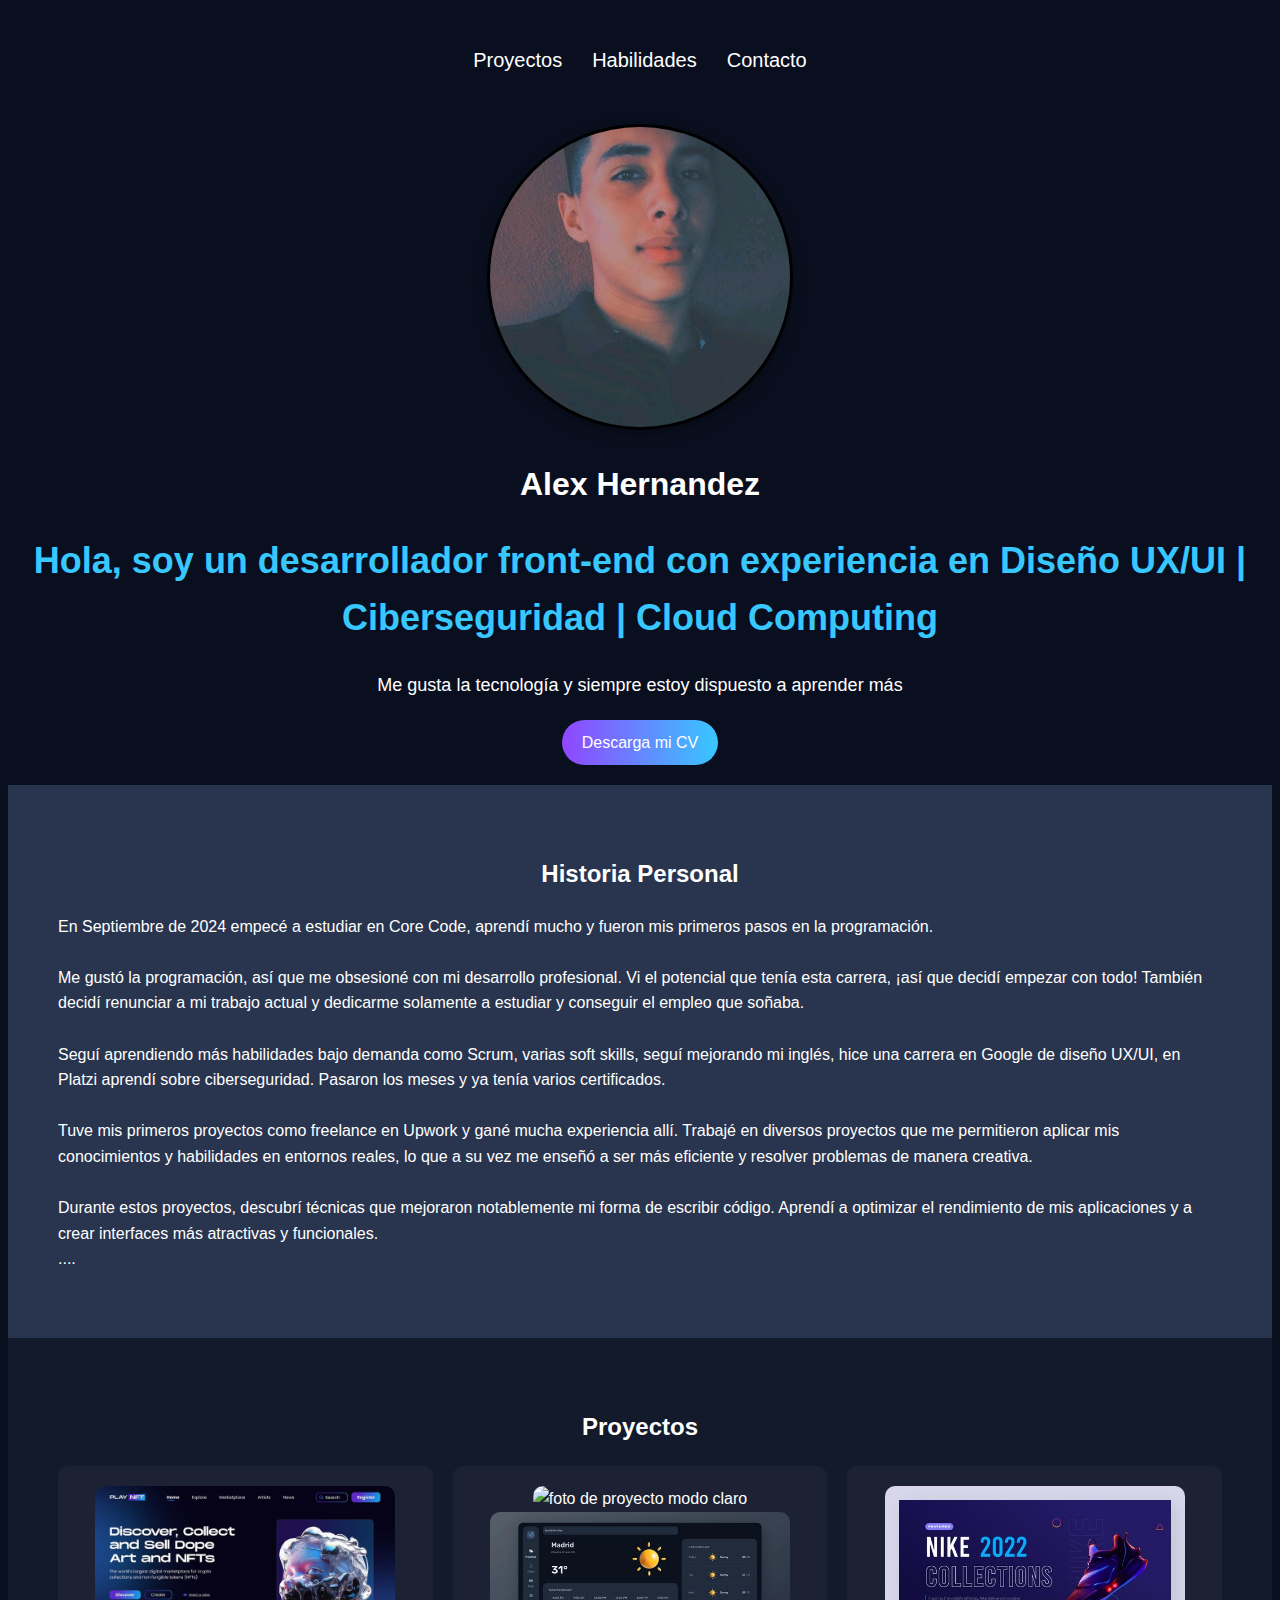
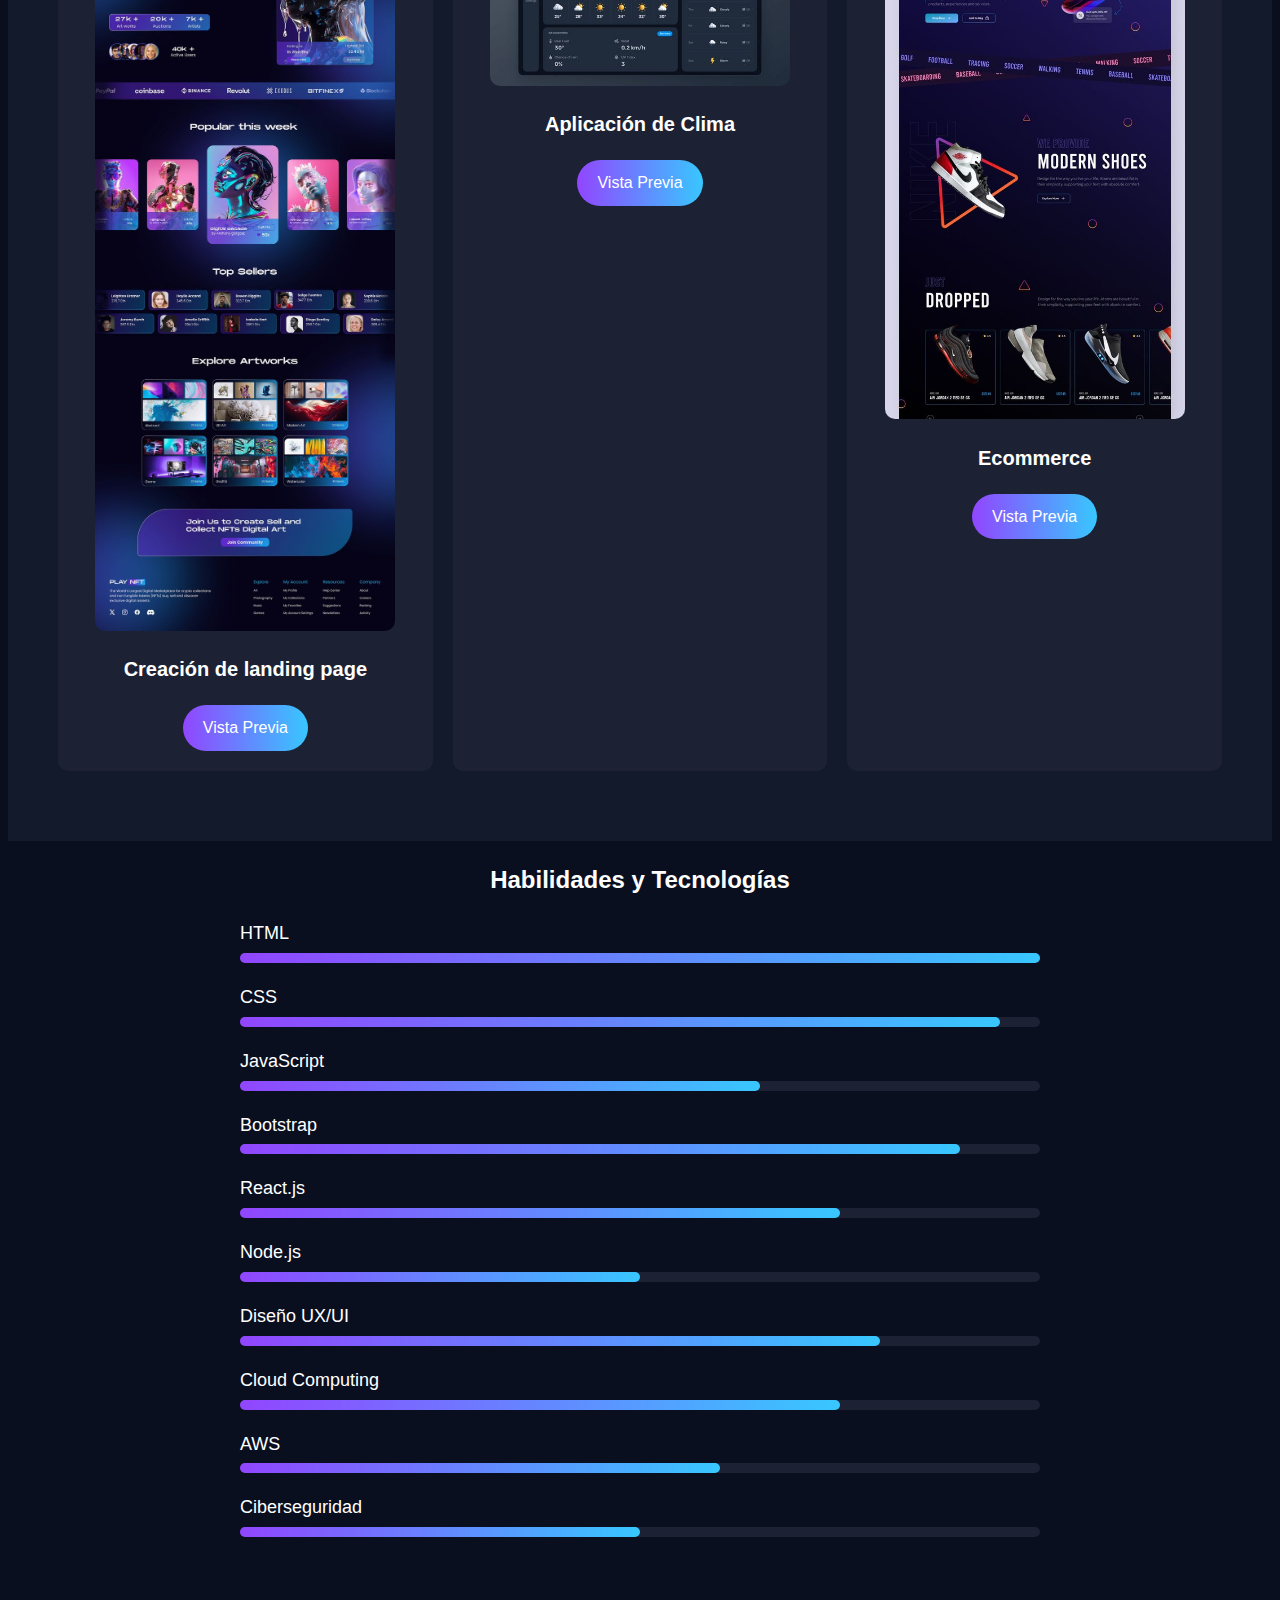
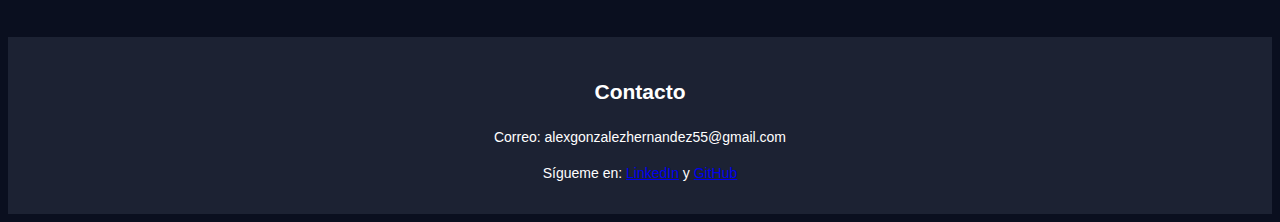
==== index.html @ 3a3f79fc "portafolio v1" ====
<!DOCTYPE html>
<html lang="es">

<head>
    <meta charset="UTF-8">
    <meta name="viewport" content="width=device-width, initial-scale=1.0">
    <title>portafolio web</title>
    <link rel="stylesheet" href="styles.css">
    <link rel="icon" type="image/png" href="FAVICONS/favicon-32x32.png">
    <meta name="author" content="Alex Hernandez">
</head>

<body>

    <header>
        <nav>
            <ul>
                <li><a href="#projects">Proyectos </a></li>
                <li><a href="#skills">Habilidades</a></li>
                <li><a href="#contact">Contacto</a></li>
            </ul>
        </nav>

        <img src="mi perfil foto.jpeg" alt="foto personal">
        <h1>Alex Hernandez</h1>
        <div class="intro">
            <h1>Hola, soy un desarrollador front-end con experiencia en Diseño UX/UI | Ciberseguridad | Cloud Computing</h1>
            <p>Me gusta la tecnología y siempre estoy dispuesto a aprender más</p>
            <a href="curriculum.pdf" class="btn">Descarga mi CV</a>
        </div>
    </header>

    <section id="historia-personal">
        <div class="historia">
            <h2 style="text-align: center;">Historia Personal</h2>
            <p>En Septiembre de 2024 empecé a estudiar en Core Code, aprendí mucho y fueron mis primeros pasos en la programación.
                <br><br>
                Me gustó la programación, así que me obsesioné con mi desarrollo profesional. Vi el potencial que tenía
                esta carrera, ¡así que decidí empezar con todo!
                También decidí renunciar a mi trabajo actual y dedicarme solamente a estudiar y conseguir el empleo que
                soñaba.
                <br><br>
                Seguí aprendiendo más habilidades bajo demanda como Scrum, varias soft skills, seguí mejorando mi
                inglés, hice una carrera en Google de diseño UX/UI, en Platzi aprendí sobre ciberseguridad. Pasaron
                los meses y ya tenía varios certificados.
                <br><br>
                Tuve mis primeros proyectos como freelance en Upwork y gané mucha experiencia allí. Trabajé en diversos
                proyectos que me permitieron aplicar mis conocimientos y habilidades en entornos reales, lo que a su vez
                me enseñó a ser más eficiente y resolver problemas de manera creativa.
                <br><br>
                Durante estos proyectos, descubrí técnicas que mejoraron notablemente mi forma de escribir código.
                Aprendí a optimizar el rendimiento de mis aplicaciones y a crear interfaces más atractivas y
                funcionales.
                <br>
                ....
            </p>
        </div>
    </section>

    <section id="projects">
        <h2 style="text-align: center;">Proyectos</h2>

        <div class="project-grid">
            <div class="project">
                <img src="imagenes/landing-pages.jpeg" alt="foto de landing pages">
                <h3>Creación de landing page</h3>
                <a href="#" class="btn">Vista Previa</a>
            </div>

            <div class="project">
                <img src="imagenes/web del cllima B.j" alt="foto de proyecto modo claro">
                <img src="imagenes/clima n.jpg" alt="foto de proyecto modo oscuro">
                <h3>Aplicación de Clima</h3>
                <a href="#" class="btn">Vista Previa</a>
            </div>

            <div class="project">
                <img src="imagenes/ecommerce.jpg" alt="foto de ecommerce">
                <h3>Ecommerce</h3>
                <a href="#" class="btn">Vista Previa</a>
            </div>
        </div>
    </section>

    <section id="skills">
        <h2 style="text-align: center;">Habilidades y Tecnologías</h2>

        <div class="skills">
            <div class="skill">
                <span>HTML</span>
                <div class="progress-bar">
                    <div class="progress" style="width: 100%;"></div>
                </div>
            </div>

            <div class="skill" style="margin-top: 20px;">
                <span>CSS</span>
                <div class="progress-bar">
                    <div class="progress" style="width: 95%;"></div>
                </div>
            </div>

            <div class="skill" style="margin-top: 20px;">
                <span>JavaScript</span>
                <div class="progress-bar">
                    <div class="progress" style="width: 65%;"></div>
                </div>
            </div>

            <div class="skill" style="margin-top: 20px;">
                <span>Bootstrap</span>
                <div class="progress-bar">
                    <div class="progress" style="width: 90%;"></div>
                </div>
            </div>

            <div class="skill" style="margin-top: 20px;">
                <span>React.js</span>
                <div class="progress-bar">
                    <div class="progress" style="width: 75%;"></div>
                </div>
            </div>

            <div class="skill" style="margin-top: 20px;">
                <span>Node.js</span>
                <div class="progress-bar">
                    <div class="progress" style="width: 50%;"></div>
                </div>
            </div>

            <div class="skill" style="margin-top: 20px;">
                <span>Diseño UX/UI</span>
                <div class="progress-bar">
                    <div class="progress" style="width: 80%;"></div>
                </div>
            </div>

            <div class="skill" style="margin-top: 20px;">
                <span>Cloud Computing</span>
                <div class="progress-bar">
                    <div class="progress" style="width: 75%;"></div>
                </div>
            </div>

            <div class="skill" style="margin-top: 20px;">
                <span>AWS</span>
                <div class="progress-bar">
                    <div class="progress" style="width: 60%;"></div>
                </div>
            </div>

            <div class="skill" style="margin-top: 20px; margin-bottom: 100px;">
                <span>Ciberseguridad</span>
                <div class="progress-bar">
                    <div class="progress" style="width: 50%;"></div>
                </div>
            </div>
        </div>
    </section>

    <footer id="contact">
        <h2>Contacto</h2>
        <p>Correo: alexgonzalezhernandez55@gmail.com</p>
        <p>Sígueme en: <a href="https://www.linkedin.com/in/alex-hernández-829495310">LinkedIn</a> y <a href="https://github.com/ALEXX55GIGA">GitHub</a></p>
    </footer>

    <script src="javascript.js"></script>
</body>

</html>
---- styles.css ----
body {
    font-family: 'Arial', sans-serif;
    background-color: #0a0f1f;
    color: #fff;
    line-height: 1.6;
}









header {
    background-color: #0a0f1f;
    padding: 20px;
    text-align: center;
}

nav ul {
    list-style: none;
    display: flex;
    justify-content: center;
    padding: 0;
}

nav ul li {
    margin: 0 15px;
}

nav ul li a {
    color: #fff;
    text-decoration: none;
    font-size: 20px;
}

nav ul li a:hover {
    color: gray;
    transform: scale(1.5);
    /*nose no pasa nada*/
}

nav ul li a::after {
    content: "";
    display: block;
    height: 2px;
    background-color: #38c7ff;
    transition: width 0.3;
    width: 0;
    margin: auto;
}

nav ul li a:hover::after {
    width: 100%;
}







header img {
    width: 300px;
    border-radius: 50%;
    border: 3px solid black;
    object-fit: cover;
    /*nose*/
    margin-top: 30px;
    box-shadow: 0 4px 15px rgb(0, 0, 0, 0.3);
    /*nose*/
}








.intro h1 {
    font-size: 36px;
    color: #38c7ff;
    margin-top: 20px;
}

.intro p {
    margin: 20px 0;
    font-size: 18px;
}

.btn {
    display: inline-block;
    padding: 10px 20px;
    background: linear-gradient(90deg, #9146ff, #38c7ff);
    color: #fff;
    border-radius: 25px;
    text-decoration: none;
    font-size: 16px;
}





#historia-personal {
    padding: 50px;
    background-color: #29344e;
}















#projects {
    padding: 50px;
    background-color: #131a2b;
}

.project-grid {
    display: grid;
    grid-template-columns: repeat(auto-fit, minmax(250px, 1fr));
    gap: 20px;
}

.project {
    background-color: #1c2233;
    padding: 20px;
    border-radius: 10px;
    margin-bottom: 20px;
    text-align: center;

}


.project img {
    width: 300px;
    border-radius: 10px;
    align-items: center;
}

.project h3 {
    margin-top: 15px;
    font-size: 20px;
}










#technologies {
    padding: 50px;
    background-color: #0a0f1f;
}

.skills {
    max-width: 800px;
    margin: 0 auto;
}

.skill {
    margin-bottom: 20px;
}

.skill span {
    display: block;
    font-size: 18px;
    margin-bottom: 5px;
}

.progress-bar {
    background-color: #1c2233;
    height: 10px;
    border-radius: 5px;
}

.progress {
    background: linear-gradient(90deg, #9146ff, #38c7ff);
    height: 100%;
    border-radius: 5px;
}











#about {
    padding: 50px;
    background-color: #131a2b;
}

.timeline {
    display: flex;
    justify-content: space-between;
}

.event h3 {
    color: #38c7ff;
    font-size: 24px;
    margin-bottom: 10px;
}





/* aqui debo agregar un difuminado profesionallllllllllllllllll*/

footer {

    padding: 20px;
    text-align: center;
    background-color: #1c2233;
    font-size: 14px;
}

footer p {
    margin-bottom: 10px;
}
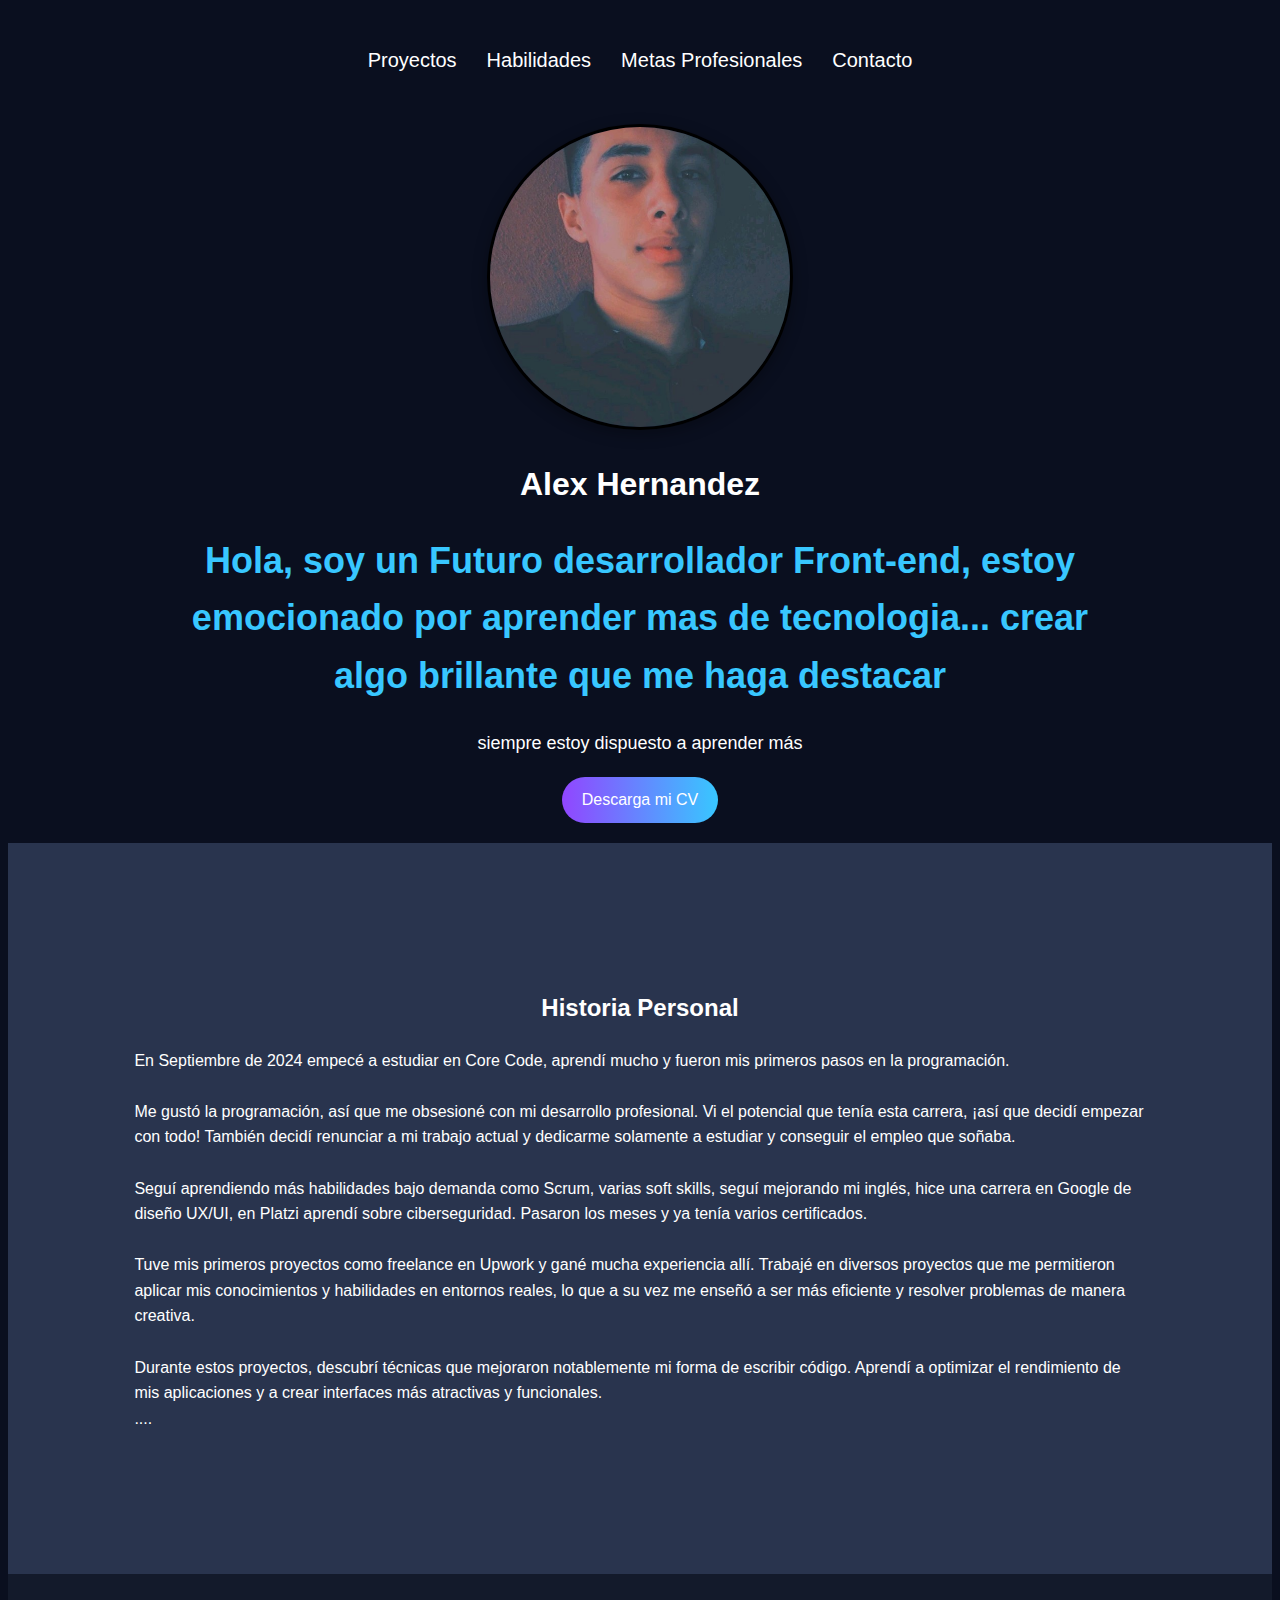
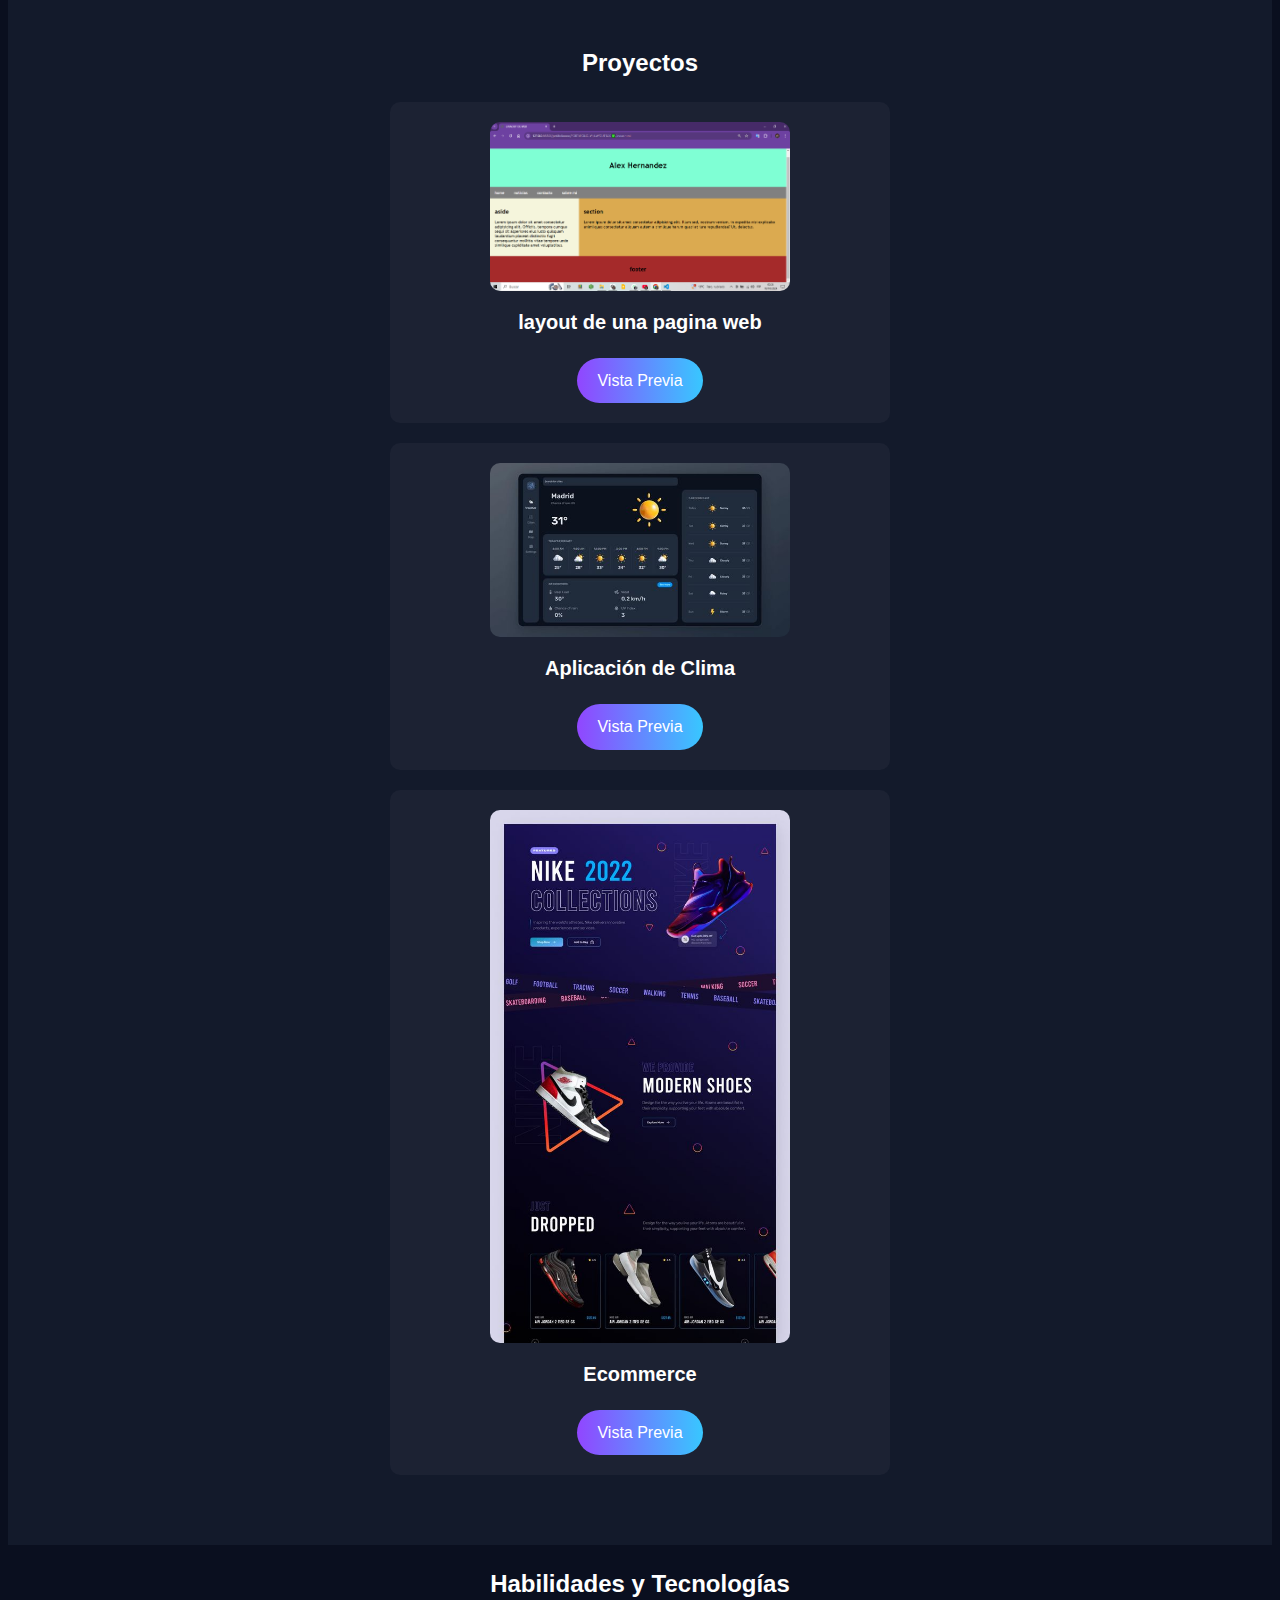
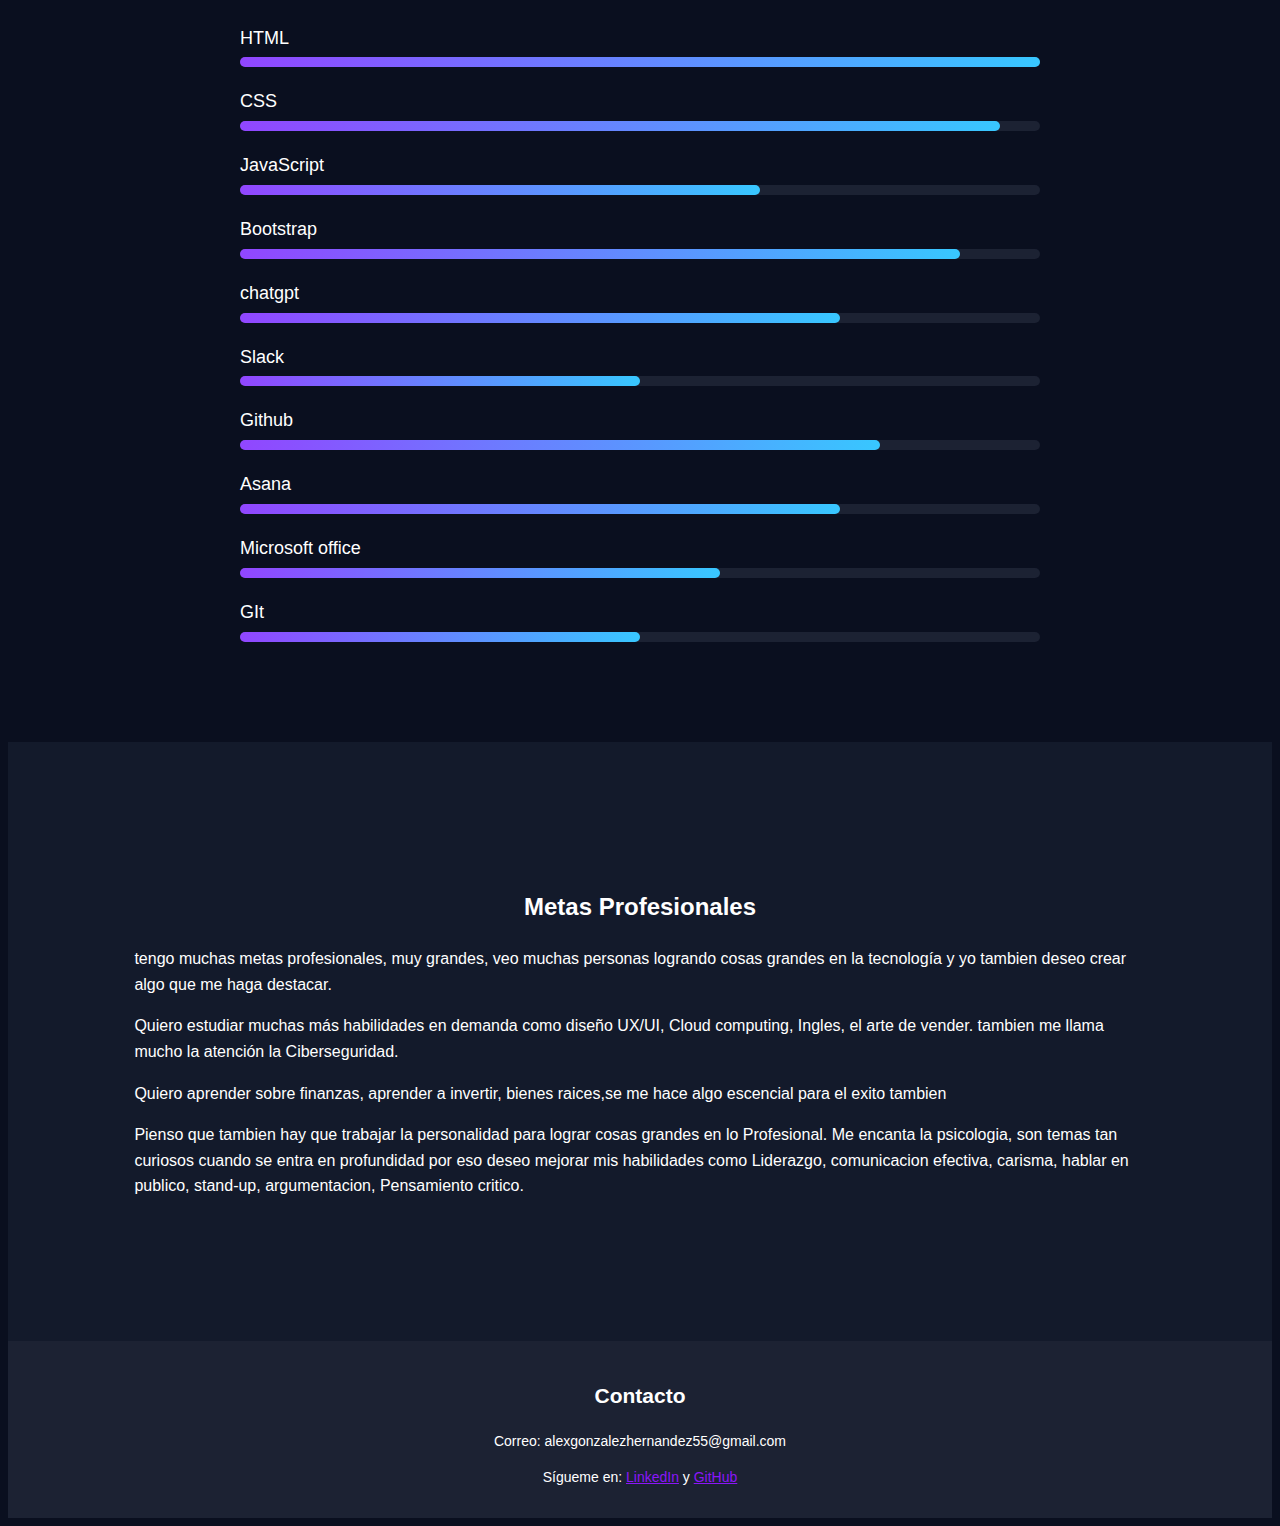
==== commit 6660ad97: "agregue proyectos mios, actualizealgunos errores" ====
--- a/index.html
+++ b/index.html
@@ -17,6 +17,7 @@
             <ul>
                 <li><a href="#projects">Proyectos </a></li>
                 <li><a href="#skills">Habilidades</a></li>
+                <li><a href="#metas">Metas Profesionales</a></li>
                 <li><a href="#contact">Contacto</a></li>
             </ul>
         </nav>
@@ -24,9 +25,9 @@
         <img src="mi perfil foto.jpeg" alt="foto personal">
         <h1>Alex Hernandez</h1>
         <div class="intro">
-            <h1>Hola, soy un desarrollador front-end con experiencia en Diseño UX/UI | Ciberseguridad | Cloud Computing</h1>
-            <p>Me gusta la tecnología y siempre estoy dispuesto a aprender más</p>
-            <a href="curriculum.pdf" class="btn">Descarga mi CV</a>
+            <h1>Hola, soy un Futuro desarrollador Front-end, estoy emocionado por aprender mas de tecnologia... crear algo brillante que me haga destacar</h1>
+            <p>siempre estoy dispuesto a aprender más</p>
+            <a href="CV Alex Hernandez.pdf" class="btn">Descarga mi CV</a>
         </div>
     </header>
 
@@ -62,13 +63,12 @@
 
         <div class="project-grid">
             <div class="project">
-                <img src="imagenes/landing-pages.jpeg" alt="foto de landing pages">
-                <h3>Creación de landing page</h3>
-                <a href="#" class="btn">Vista Previa</a>
+                <img src="imagenes/layout.png" alt="foto de landing pages">
+                <h3>layout de una pagina web</h3>
+                <a href="LAYOUT ✅/index.html" class="btn">Vista Previa</a>
             </div>
 
             <div class="project">
-                <img src="imagenes/web del cllima B.j" alt="foto de proyecto modo claro">
                 <img src="imagenes/clima n.jpg" alt="foto de proyecto modo oscuro">
                 <h3>Aplicación de Clima</h3>
                 <a href="#" class="btn">Vista Previa</a>
@@ -115,46 +115,63 @@
             </div>
 
             <div class="skill" style="margin-top: 20px;">
-                <span>React.js</span>
+                <span>chatgpt</span>
                 <div class="progress-bar">
                     <div class="progress" style="width: 75%;"></div>
                 </div>
             </div>
 
             <div class="skill" style="margin-top: 20px;">
-                <span>Node.js</span>
+                <span>Slack</span>
                 <div class="progress-bar">
                     <div class="progress" style="width: 50%;"></div>
                 </div>
             </div>
 
             <div class="skill" style="margin-top: 20px;">
-                <span>Diseño UX/UI</span>
+                <span>Github</span>
                 <div class="progress-bar">
                     <div class="progress" style="width: 80%;"></div>
                 </div>
             </div>
 
             <div class="skill" style="margin-top: 20px;">
-                <span>Cloud Computing</span>
+                <span>Asana</span>
                 <div class="progress-bar">
                     <div class="progress" style="width: 75%;"></div>
                 </div>
             </div>
 
             <div class="skill" style="margin-top: 20px;">
-                <span>AWS</span>
+                <span>Microsoft office</span>
                 <div class="progress-bar">
                     <div class="progress" style="width: 60%;"></div>
                 </div>
             </div>
 
             <div class="skill" style="margin-top: 20px; margin-bottom: 100px;">
-                <span>Ciberseguridad</span>
+                <span>GIt</span>
                 <div class="progress-bar">
                     <div class="progress" style="width: 50%;"></div>
                 </div>
             </div>
+        </div>
+    </section>
+
+
+    <section id="metas">
+        <div class="container-metas">
+            <h2>Metas Profesionales</h2>
+            <p>
+                tengo muchas metas profesionales, muy grandes, veo muchas personas logrando cosas grandes en la tecnología y yo tambien deseo crear <span class="resalt">algo que me haga destacar.</span>
+            </p>
+
+            <p>Quiero estudiar muchas más habilidades en demanda como <span class="resalt">diseño UX/UI, Cloud computing, Ingles, el arte de vender. tambien me llama mucho la atención la Ciberseguridad</span>.</p>
+
+            <p>Quiero aprender sobre finanzas, aprender a invertir, bienes raices,se me hace algo escencial para el exito tambien</p>
+
+            <p>Pienso que tambien hay que trabajar la personalidad para lograr cosas grandes en lo Profesional. Me encanta la psicologia, son temas tan curiosos cuando se entra en profundidad por eso deseo mejorar mis <span class="resalt">habilidades como Liderazgo, comunicacion efectiva, carisma, hablar en publico, stand-up, argumentacion, Pensamiento critico.</span></p>
+
         </div>
     </section>
 
--- a/styles.css
+++ b/styles.css
@@ -8,11 +8,6 @@
 
 
 
-
-
-
-
-
 header {
     background-color: #0a0f1f;
     padding: 20px;
@@ -39,7 +34,6 @@
 nav ul li a:hover {
     color: gray;
     transform: scale(1.5);
-    /*nose no pasa nada*/
 }
 
 nav ul li a::after {
@@ -84,6 +78,7 @@
     font-size: 36px;
     color: #38c7ff;
     margin-top: 20px;
+    padding: 0 10%;
 }
 
 .intro p {
@@ -106,19 +101,9 @@
 
 
 #historia-personal {
-    padding: 50px;
+    padding: 10%;
     background-color: #29344e;
 }
-
-
-
-
-
-
-
-
-
-
 
 
 
@@ -127,12 +112,19 @@
 #projects {
     padding: 50px;
     background-color: #131a2b;
+    display: flex;
+    flex-direction: column;
+    align-items: center;
 }
 
 .project-grid {
-    display: grid;
+    /* display: grid;
     grid-template-columns: repeat(auto-fit, minmax(250px, 1fr));
-    gap: 20px;
+    gap: 20px; */
+    display: flex;
+    flex-direction: column;
+    justify-content: center;
+    width: 500px;
 }
 
 .project {
@@ -141,6 +133,10 @@
     border-radius: 10px;
     margin-bottom: 20px;
     text-align: center;
+    display: flex;
+    flex-direction: column;
+    justify-content: center;
+    align-items: center;
 
 }
 
@@ -225,6 +221,14 @@
 
 
 
+#metas{
+    background-color: #131a2b;
+    padding: 10%;
+}
+
+#metas h2{
+    text-align: center;
+}
 
 
 /* aqui debo agregar un difuminado profesionallllllllllllllllll*/
@@ -239,4 +243,8 @@
 
 footer p {
     margin-bottom: 10px;
-}+}
+
+footer a{
+    color: #8b16f8;
+}
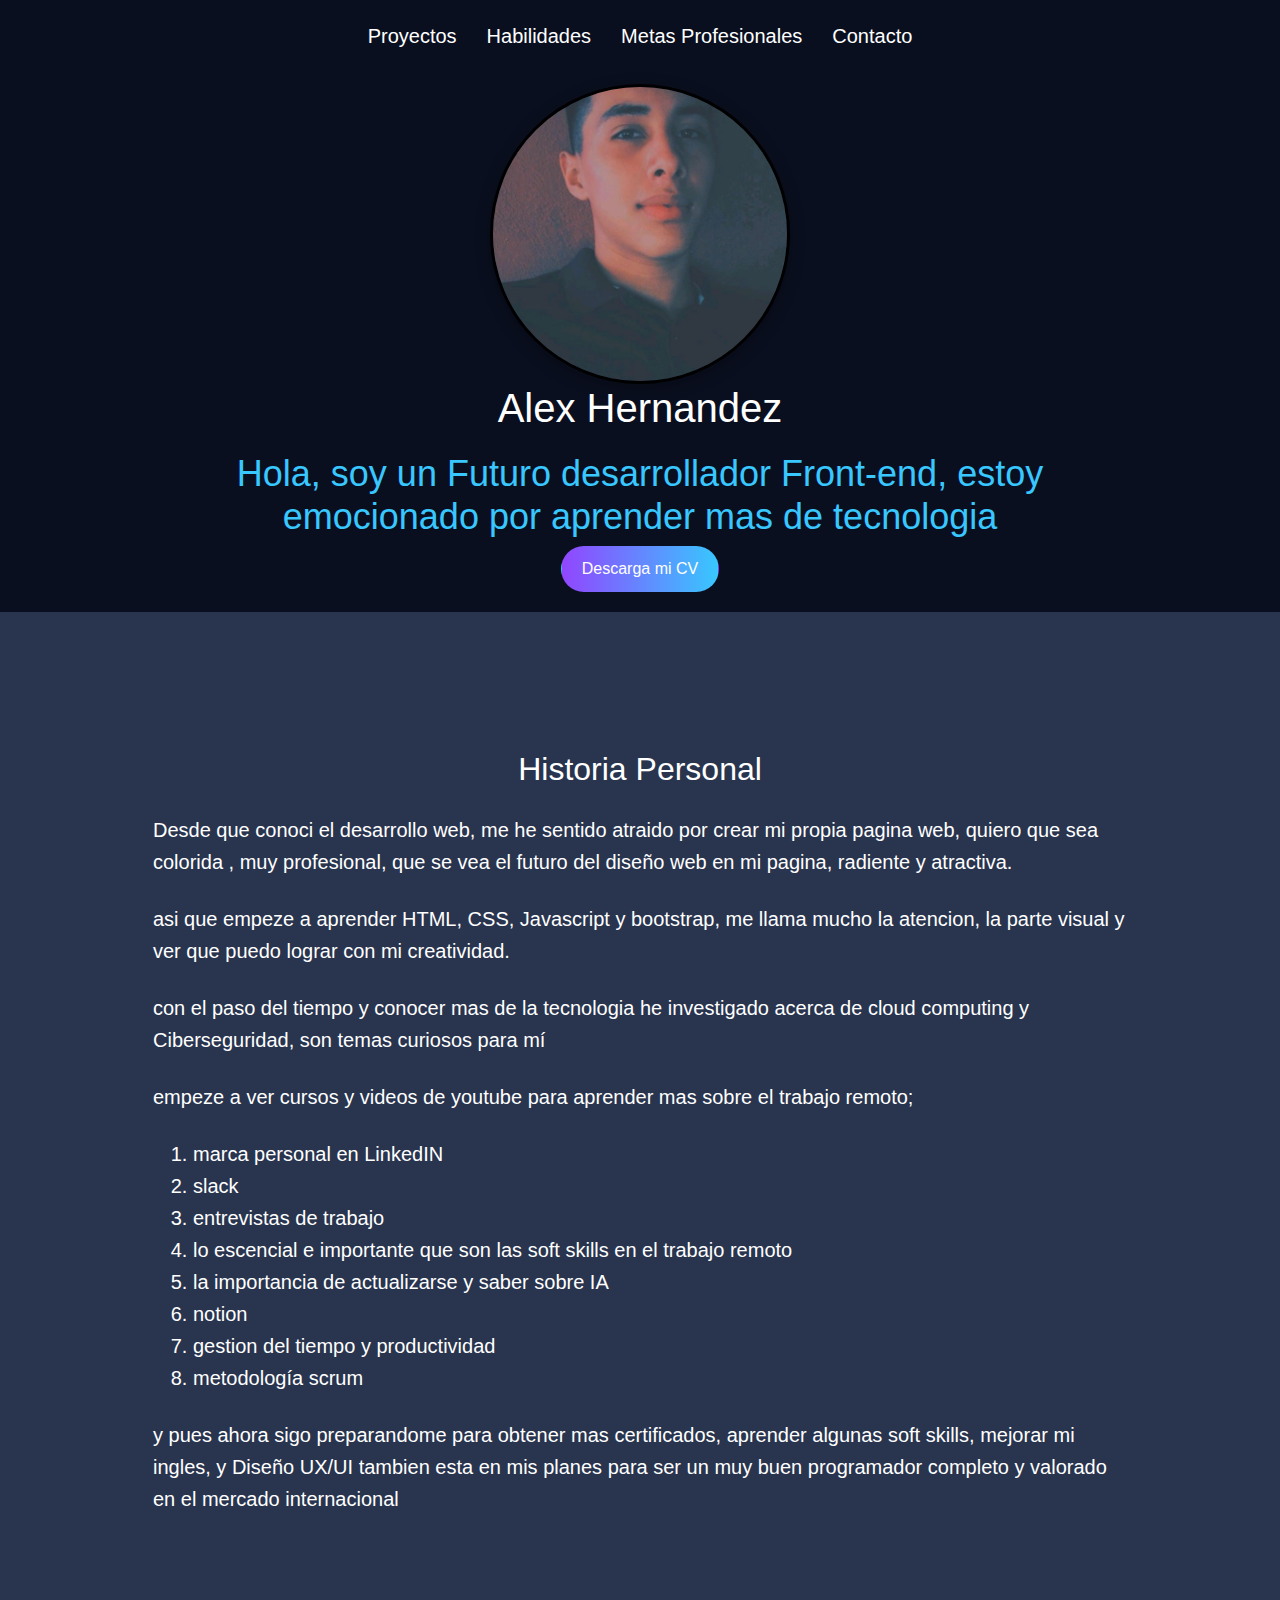
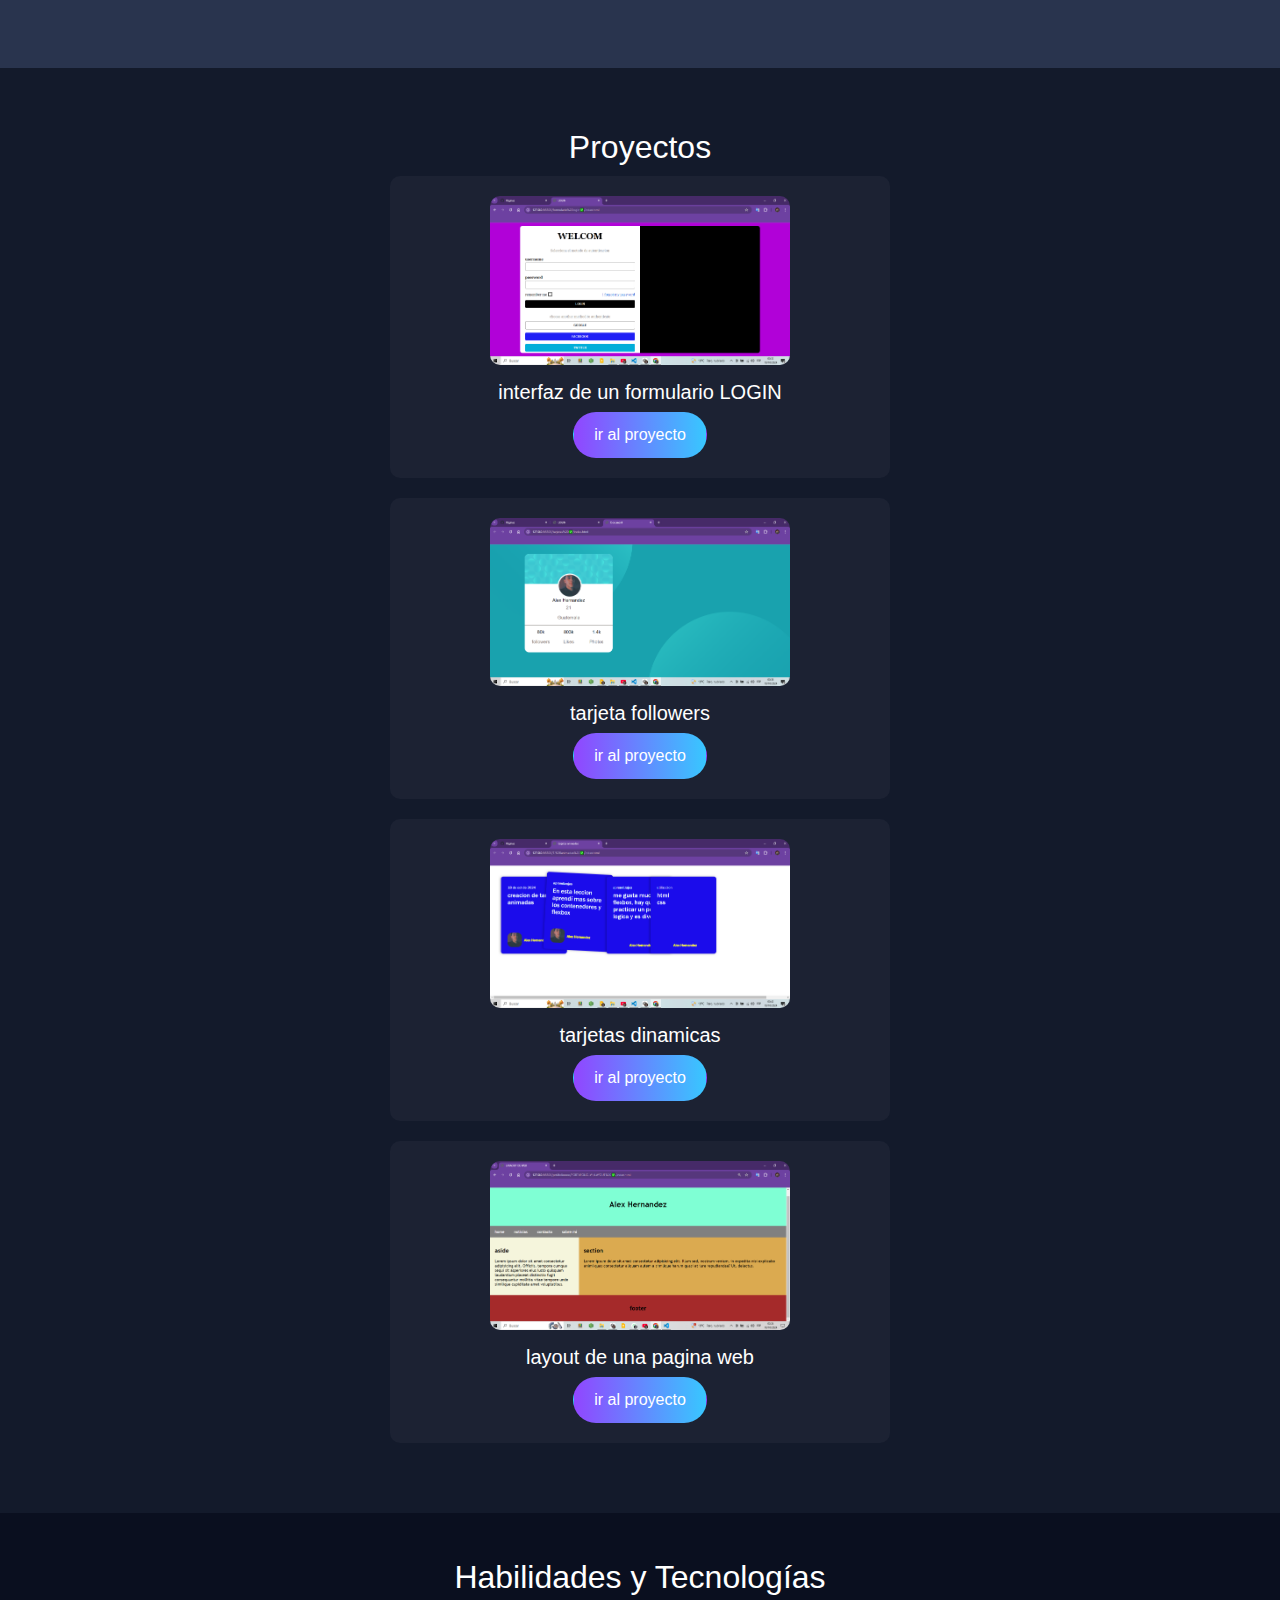
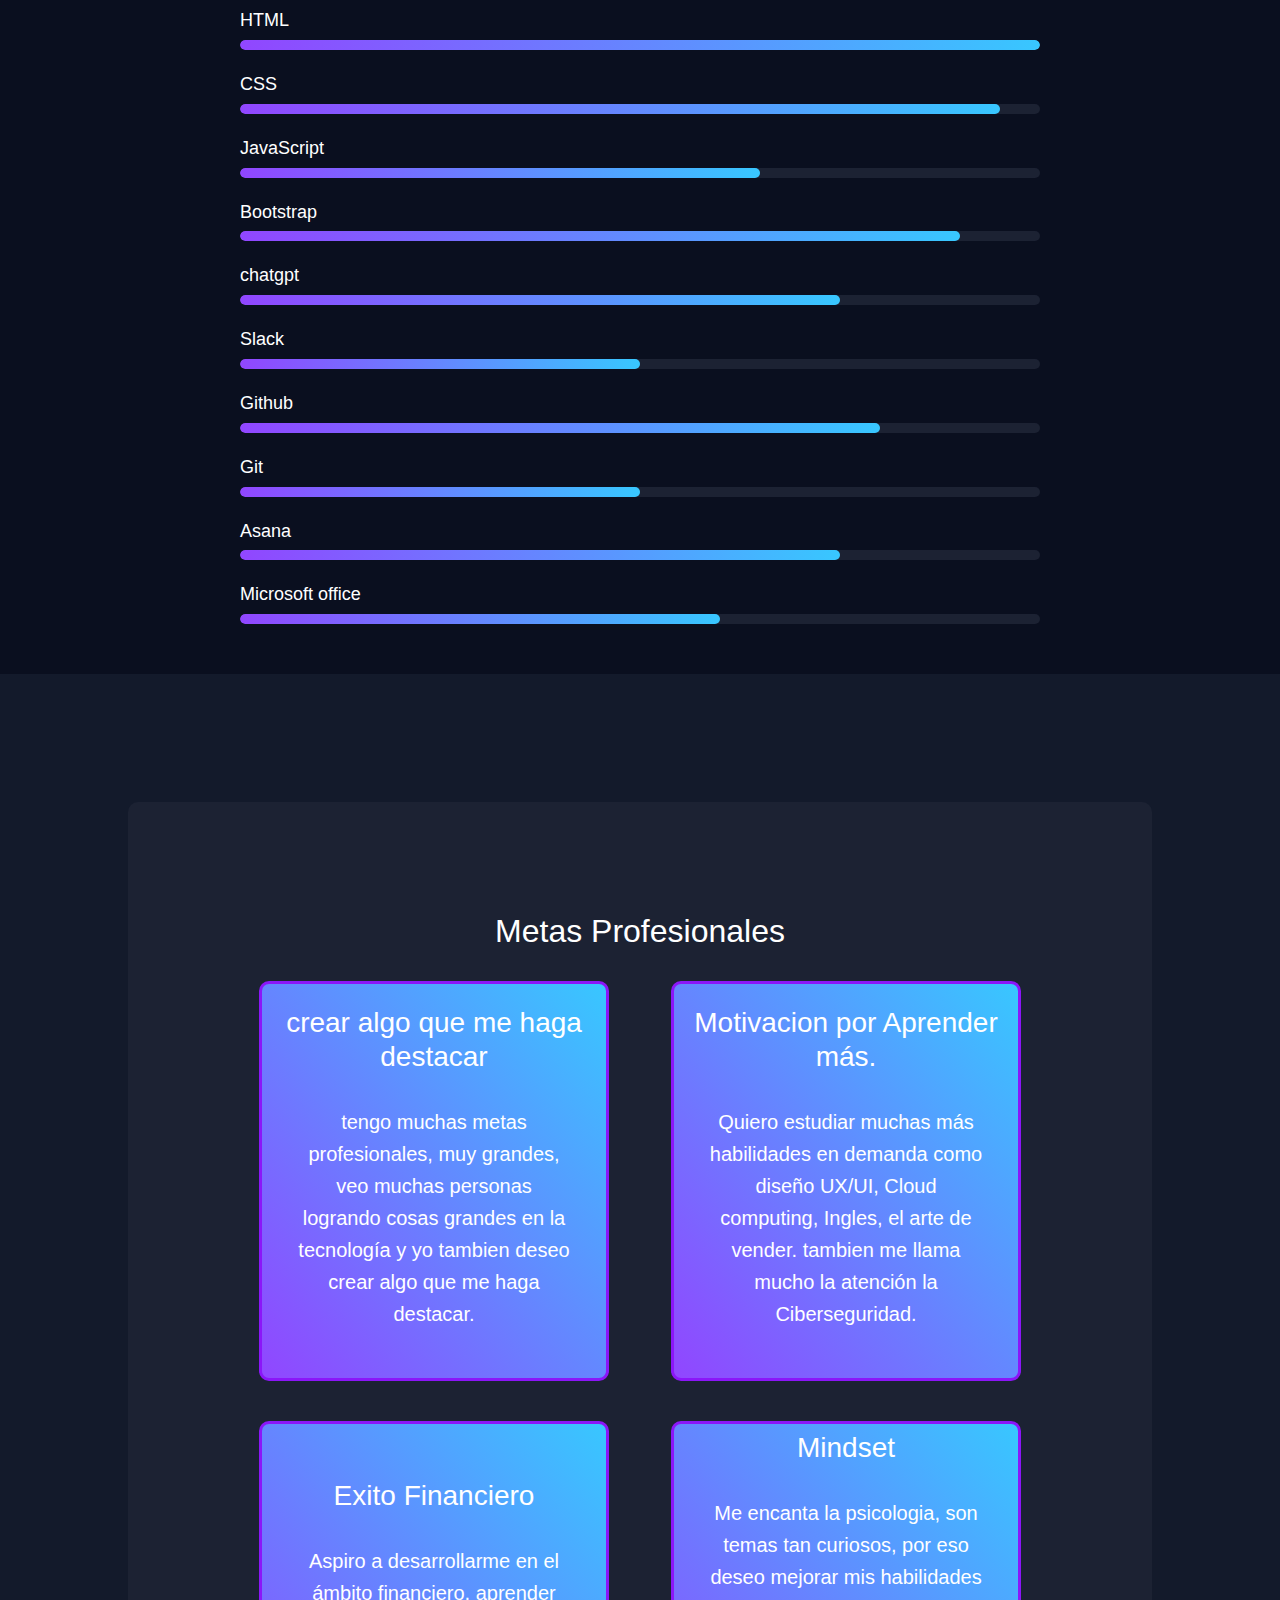
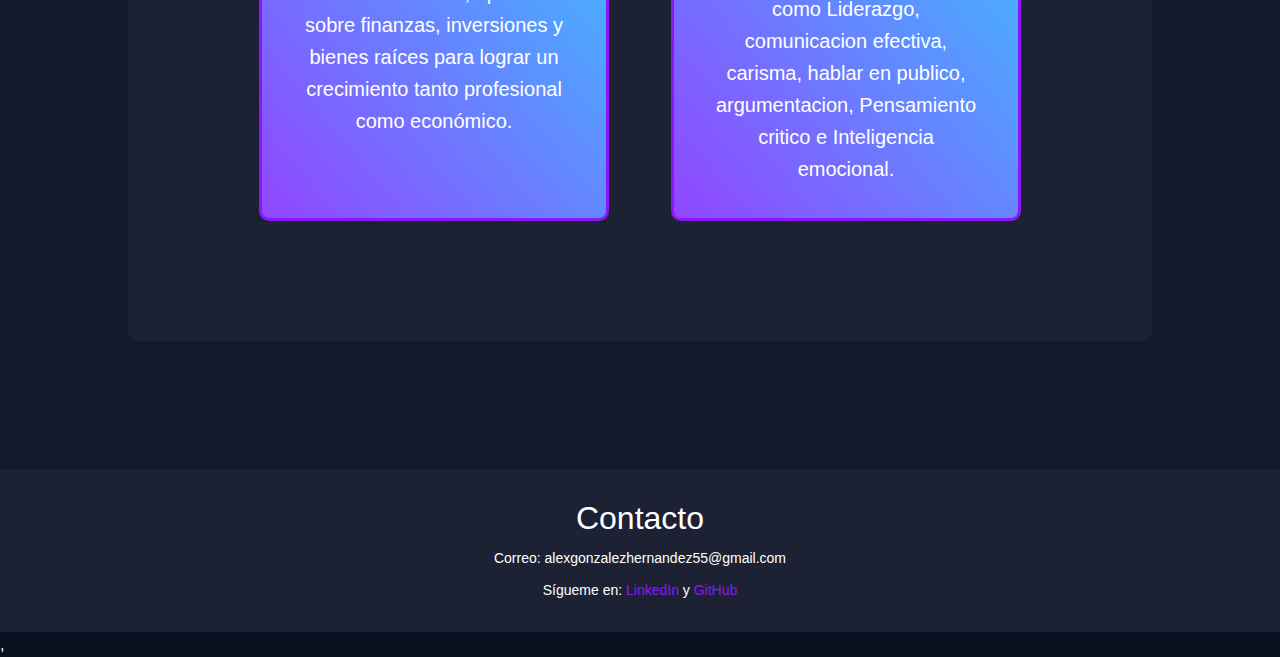
==== commit 2bf69dee: "v2.1" ====
--- a/index.html
+++ b/index.html
@@ -5,9 +5,11 @@
     <meta charset="UTF-8">
     <meta name="viewport" content="width=device-width, initial-scale=1.0">
     <title>portafolio web</title>
+    <link rel="stylesheet" href="https://stackpath.bootstrapcdn.com/bootstrap/4.5.2/css/bootstrap.min.css">
     <link rel="stylesheet" href="styles.css">
     <link rel="icon" type="image/png" href="FAVICONS/favicon-32x32.png">
     <meta name="author" content="Alex Hernandez">
+    
 </head>
 
 <body>
@@ -22,11 +24,10 @@
             </ul>
         </nav>
 
-        <img src="mi perfil foto.jpeg" alt="foto personal">
+        <img src="/imagenes/mi perfil foto.jpeg" alt="foto personal">
         <h1>Alex Hernandez</h1>
         <div class="intro">
-            <h1>Hola, soy un Futuro desarrollador Front-end, estoy emocionado por aprender mas de tecnologia... crear algo brillante que me haga destacar</h1>
-            <p>siempre estoy dispuesto a aprender más</p>
+            <h1>Hola, soy un Futuro desarrollador Front-end, estoy emocionado por aprender mas de tecnologia</h1>
             <a href="CV Alex Hernandez.pdf" class="btn">Descarga mi CV</a>
         </div>
     </header>
@@ -34,27 +35,24 @@
     <section id="historia-personal">
         <div class="historia">
             <h2 style="text-align: center;">Historia Personal</h2>
-            <p>En Septiembre de 2024 empecé a estudiar en Core Code, aprendí mucho y fueron mis primeros pasos en la programación.
-                <br><br>
-                Me gustó la programación, así que me obsesioné con mi desarrollo profesional. Vi el potencial que tenía
-                esta carrera, ¡así que decidí empezar con todo!
-                También decidí renunciar a mi trabajo actual y dedicarme solamente a estudiar y conseguir el empleo que
-                soñaba.
-                <br><br>
-                Seguí aprendiendo más habilidades bajo demanda como Scrum, varias soft skills, seguí mejorando mi
-                inglés, hice una carrera en Google de diseño UX/UI, en Platzi aprendí sobre ciberseguridad. Pasaron
-                los meses y ya tenía varios certificados.
-                <br><br>
-                Tuve mis primeros proyectos como freelance en Upwork y gané mucha experiencia allí. Trabajé en diversos
-                proyectos que me permitieron aplicar mis conocimientos y habilidades en entornos reales, lo que a su vez
-                me enseñó a ser más eficiente y resolver problemas de manera creativa.
-                <br><br>
-                Durante estos proyectos, descubrí técnicas que mejoraron notablemente mi forma de escribir código.
-                Aprendí a optimizar el rendimiento de mis aplicaciones y a crear interfaces más atractivas y
-                funcionales.
-                <br>
-                ....
-            </p>
+            <p class="pprincipal">Desde que conoci el desarrollo web, me he sentido atraido por crear mi propia pagina web, quiero que sea colorida , muy profesional, que se vea el futuro del diseño web en mi pagina, radiente y  atractiva.
+
+            <p class="pprincipal">asi que empeze a aprender HTML, CSS, Javascript y  bootstrap, me llama mucho la atencion, la parte visual y ver que puedo lograr con mi creatividad.</p>
+
+            <p class="pprincipal">con el paso del tiempo y conocer mas de la tecnologia he investigado acerca de cloud computing y Ciberseguridad, son temas curiosos para mí</p>
+
+            <p class="pprincipal">empeze a ver cursos y videos de youtube para aprender mas sobre el trabajo remoto; <ol class="pprincipal">
+                <li > marca personal en LinkedIN</li>
+                <li>slack</li>
+                <li>entrevistas de trabajo</li>
+                <li>lo escencial  e importante que son las soft skills en el trabajo remoto</li>
+                <li>la importancia de actualizarse y saber sobre IA</li>
+                <li>notion</li>
+                <li>gestion del tiempo y productividad</li>
+                <li>metodología scrum</li>
+            </ol></p>
+
+            <p class="pprincipal">y pues ahora sigo preparandome para obtener mas certificados, aprender algunas soft skills, mejorar mi ingles, y Diseño UX/UI tambien esta en mis planes para ser un muy buen programador completo y valorado en el mercado internacional</p>
         </div>
     </section>
 
@@ -62,28 +60,41 @@
         <h2 style="text-align: center;">Proyectos</h2>
 
         <div class="project-grid">
+
+            <div class="project">
+                <img src="imagenes/login.png" alt="">
+                <h3>interfaz de un formulario LOGIN</h3>
+                <a href="/formulario login✅/" class="btn">ir al proyecto</a>
+            </div>
+
+
+            <div class="project">
+                <img src="imagenes/imagen3.png" alt="">
+                <h3>tarjeta followers</h3>
+                <a href="tarjetas ✅/index.html" class="btn">ir al proyecto</a>
+            </div>
+            
+
+
+            <div class="project">
+                <img src="imagenes/imagen4.png" alt="">
+                <h3>tarjetas dinamicas</h3>
+                <a href="/formulario login✅/" class="btn">ir al proyecto</a>
+            </div>
+
+
+
             <div class="project">
                 <img src="imagenes/layout.png" alt="foto de landing pages">
                 <h3>layout de una pagina web</h3>
-                <a href="LAYOUT ✅/index.html" class="btn">Vista Previa</a>
-            </div>
-
-            <div class="project">
-                <img src="imagenes/clima n.jpg" alt="foto de proyecto modo oscuro">
-                <h3>Aplicación de Clima</h3>
-                <a href="#" class="btn">Vista Previa</a>
-            </div>
-
-            <div class="project">
-                <img src="imagenes/ecommerce.jpg" alt="foto de ecommerce">
-                <h3>Ecommerce</h3>
-                <a href="#" class="btn">Vista Previa</a>
-            </div>
+                <a href="LAYOUT ✅/index.html" class="btn">ir al proyecto</a>
+            </div>
+
         </div>
     </section>
 
     <section id="skills">
-        <h2 style="text-align: center;">Habilidades y Tecnologías</h2>
+        <h2 style="text-align: center; margin-top:45px;">Habilidades y Tecnologías</h2>
 
         <div class="skills">
             <div class="skill">
@@ -136,44 +147,66 @@
             </div>
 
             <div class="skill" style="margin-top: 20px;">
+                <span>Git</span>
+                <div class="progress-bar">
+                    <div class="progress" style="width: 50%;"></div>
+                </div>
+            </div>
+
+            <div class="skill" style="margin-top: 20px;">
                 <span>Asana</span>
                 <div class="progress-bar">
                     <div class="progress" style="width: 75%;"></div>
                 </div>
             </div>
 
-            <div class="skill" style="margin-top: 20px;">
+            <div class="skill" style="margin-top: 20px;margin-bottom: 50px;">
                 <span>Microsoft office</span>
                 <div class="progress-bar">
                     <div class="progress" style="width: 60%;"></div>
                 </div>
             </div>
 
-            <div class="skill" style="margin-top: 20px; margin-bottom: 100px;">
-                <span>GIt</span>
-                <div class="progress-bar">
-                    <div class="progress" style="width: 50%;"></div>
-                </div>
-            </div>
-        </div>
-    </section>
+            
+        </div>
+    </section>
+
+
 
 
     <section id="metas">
         <div class="container-metas">
             <h2>Metas Profesionales</h2>
-            <p>
-                tengo muchas metas profesionales, muy grandes, veo muchas personas logrando cosas grandes en la tecnología y yo tambien deseo crear <span class="resalt">algo que me haga destacar.</span>
-            </p>
-
-            <p>Quiero estudiar muchas más habilidades en demanda como <span class="resalt">diseño UX/UI, Cloud computing, Ingles, el arte de vender. tambien me llama mucho la atención la Ciberseguridad</span>.</p>
-
-            <p>Quiero aprender sobre finanzas, aprender a invertir, bienes raices,se me hace algo escencial para el exito tambien</p>
-
-            <p>Pienso que tambien hay que trabajar la personalidad para lograr cosas grandes en lo Profesional. Me encanta la psicologia, son temas tan curiosos cuando se entra en profundidad por eso deseo mejorar mis <span class="resalt">habilidades como Liderazgo, comunicacion efectiva, carisma, hablar en publico, stand-up, argumentacion, Pensamiento critico.</span></p>
-
-        </div>
-    </section>
+            <div class="container-cards">
+                <div class="card">
+                    <div class="title"><h3>crear algo que me haga destacar</h3></div>
+                    <div class="text"><p class="pprincipal">tengo muchas metas profesionales, muy grandes, veo muchas personas logrando cosas grandes en la tecnología y yo tambien deseo crear <span class="resalt">algo que me haga destacar.</span></p></div>
+                </div>
+    
+                <div class="card">
+                    <div class="title"><h3>Motivacion por Aprender más.</h3></div>
+                    <div class="text"><p class="pprincipal">Quiero estudiar muchas más habilidades en demanda como <span class="resalt">diseño UX/UI, Cloud computing, Ingles, el arte de vender. tambien me llama mucho la atención la Ciberseguridad</span>.</p></div>
+                </div>
+    
+                <div class="card">
+                    <div class="title"><h3>Exito Financiero</h3></div>
+                    <div class="text"><p class="pprincipal">Aspiro a desarrollarme en el ámbito financiero, aprender sobre finanzas, inversiones y bienes raíces para lograr un crecimiento tanto profesional como económico.
+                    </p></div>
+                </div>
+
+                <div class="card">
+                    <div class="title"><h3>Mindset</h3></div>
+                    <div class="text"><p class="pprincipal"> Me encanta la psicologia, son temas tan curiosos, por eso deseo mejorar mis habilidades como Liderazgo, comunicacion efectiva, carisma, hablar en publico, argumentacion, Pensamiento critico e Inteligencia emocional.</p> </div>
+                </div>
+            </div>
+            
+
+           
+
+        </div>
+    </section>
+
+
 
     <footer id="contact">
         <h2>Contacto</h2>
@@ -181,7 +214,13 @@
         <p>Sígueme en: <a href="https://www.linkedin.com/in/alex-hernández-829495310">LinkedIn</a> y <a href="https://github.com/ALEXX55GIGA">GitHub</a></p>
     </footer>
 
+
+    
+
     <script src="javascript.js"></script>
 </body>
 
 </html>
+
+
+,--- a/styles.css
+++ b/styles.css
@@ -1,23 +1,26 @@
 body {
-    font-family: 'Arial', sans-serif;
+    font-family:'Lucida Sans', 'Lucida Sans Regular', 'Lucida Grande', 'Lucida Sans Unicode', Geneva, Verdana, sans-serif;
     background-color: #0a0f1f;
     color: #fff;
     line-height: 1.6;
 }
 
 
-
-
 header {
     background-color: #0a0f1f;
     padding: 20px;
     text-align: center;
-}
+
+}
+
 
 nav ul {
     list-style: none;
     display: flex;
+    flex-wrap: wrap;
     justify-content: center;
+    align-items: center;
+    margin: 0 auto;
     padding: 0;
 }
 
@@ -61,10 +64,8 @@
     border-radius: 50%;
     border: 3px solid black;
     object-fit: cover;
-    /*nose*/
     margin-top: 30px;
     box-shadow: 0 4px 15px rgb(0, 0, 0, 0.3);
-    /*nose*/
 }
 
 
@@ -118,9 +119,6 @@
 }
 
 .project-grid {
-    /* display: grid;
-    grid-template-columns: repeat(auto-fit, minmax(250px, 1fr));
-    gap: 20px; */
     display: flex;
     flex-direction: column;
     justify-content: center;
@@ -225,10 +223,58 @@
     background-color: #131a2b;
     padding: 10%;
 }
+.container-metas{
+    background-color: #1c2233;
+    border-radius: 10px;
+    padding: 100px;
+    display: flex;
+    flex-direction: column
+}
+
+.container-cards{
+    display: flex;
+    justify-content: center;
+    align-items: center;
+    flex-wrap: wrap;
+}
+
+.card{
+    background: linear-gradient(50deg, #9146ff, #38c7ff);
+    width: 350px;
+    height: 400px;
+    border-radius: 10px;
+    border: #8b16f8 solid 3px;
+    padding: 10px;
+    text-align: center;
+    margin: 20px auto;
+    display: flex;
+    flex-direction: column;
+    justify-content: center
+}
+
+
+
+
+
 
 #metas h2{
     text-align: center;
 }
+
+h2{
+    font-size: 32px;
+    margin: 10px;
+    
+}
+
+
+
+.pprincipal{
+    font-size: 20px;
+    margin: 25px;
+
+}
+
 
 
 /* aqui debo agregar un difuminado profesionallllllllllllllllll*/
@@ -248,3 +294,23 @@
 footer a{
     color: #8b16f8;
 }
+
+@media (max-width: 650px){
+    .card{
+        width: 75%;
+        height: auto;
+    }
+
+    body{
+        display: flex;
+        flex-direction: column;
+        align-items: center;
+    }
+
+    .header{
+        display: flex;
+        flex-direction: column;
+        align-items: center;
+        
+    }
+}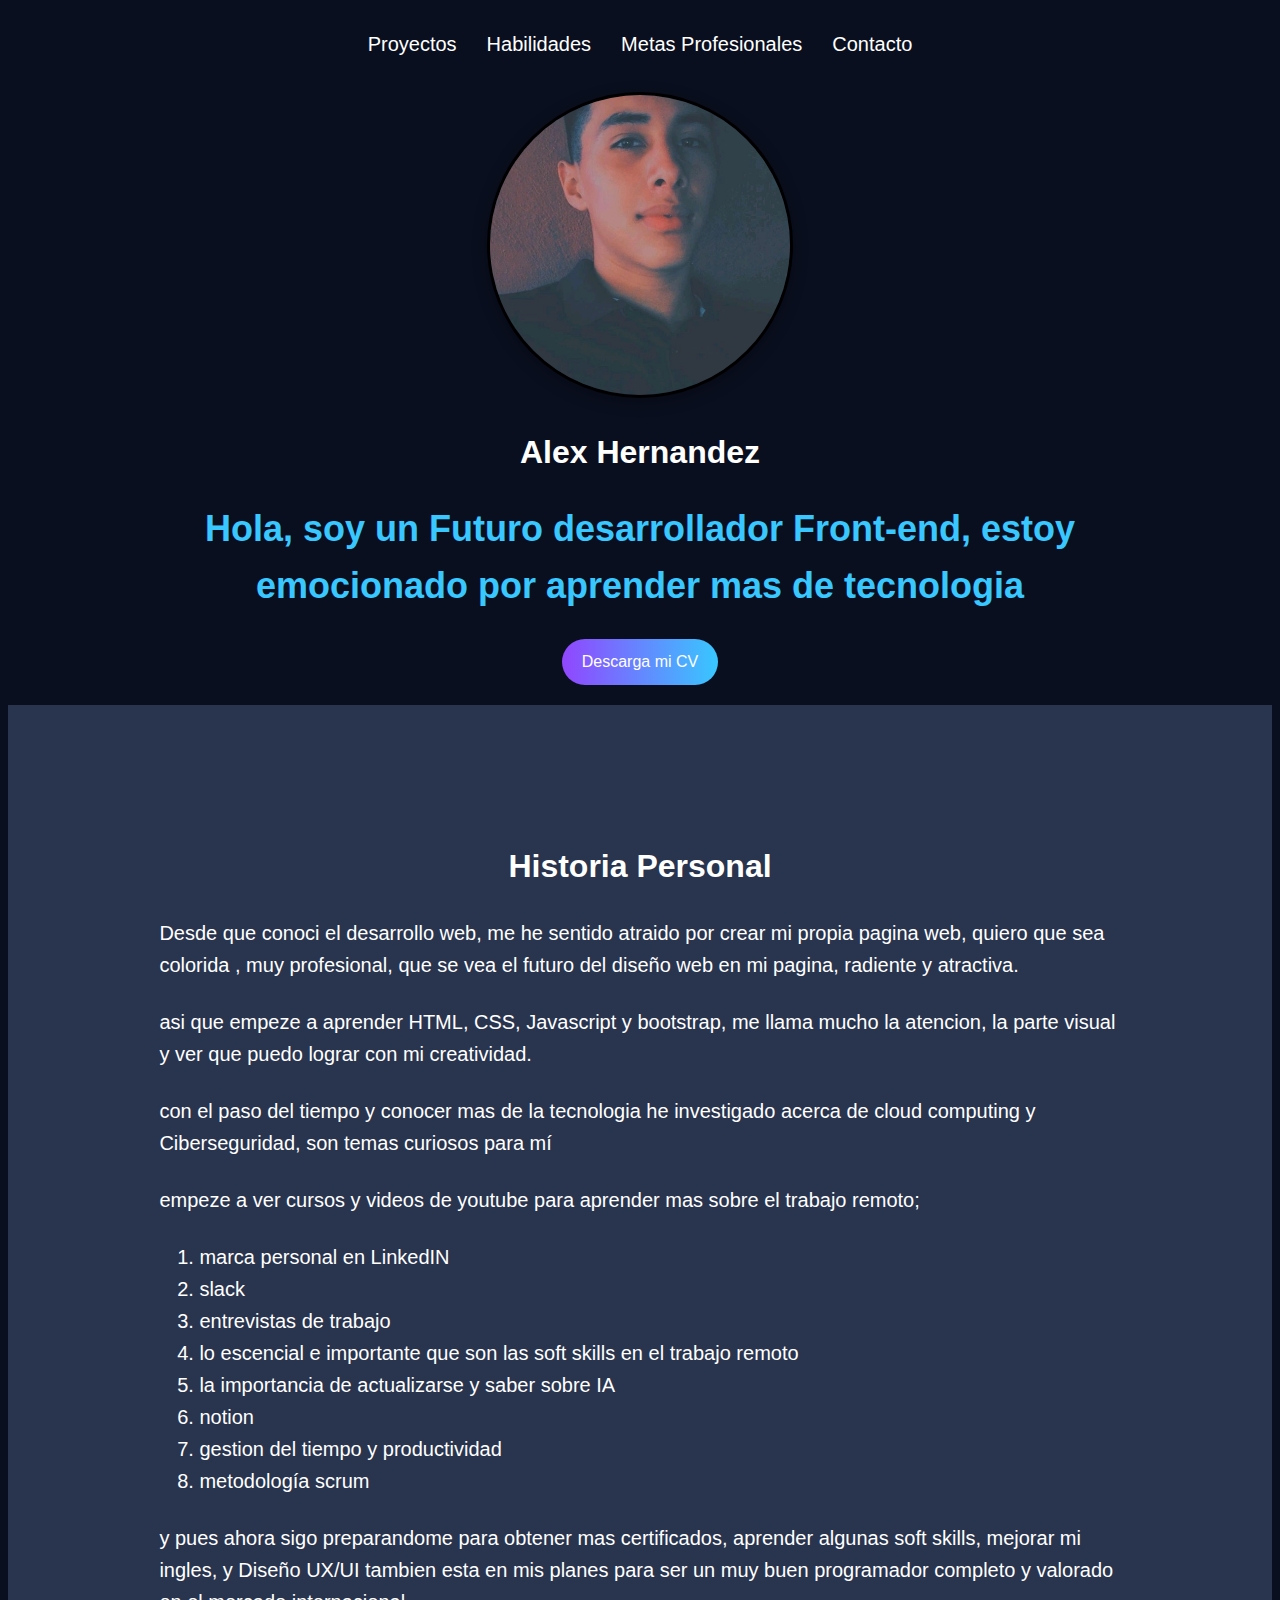
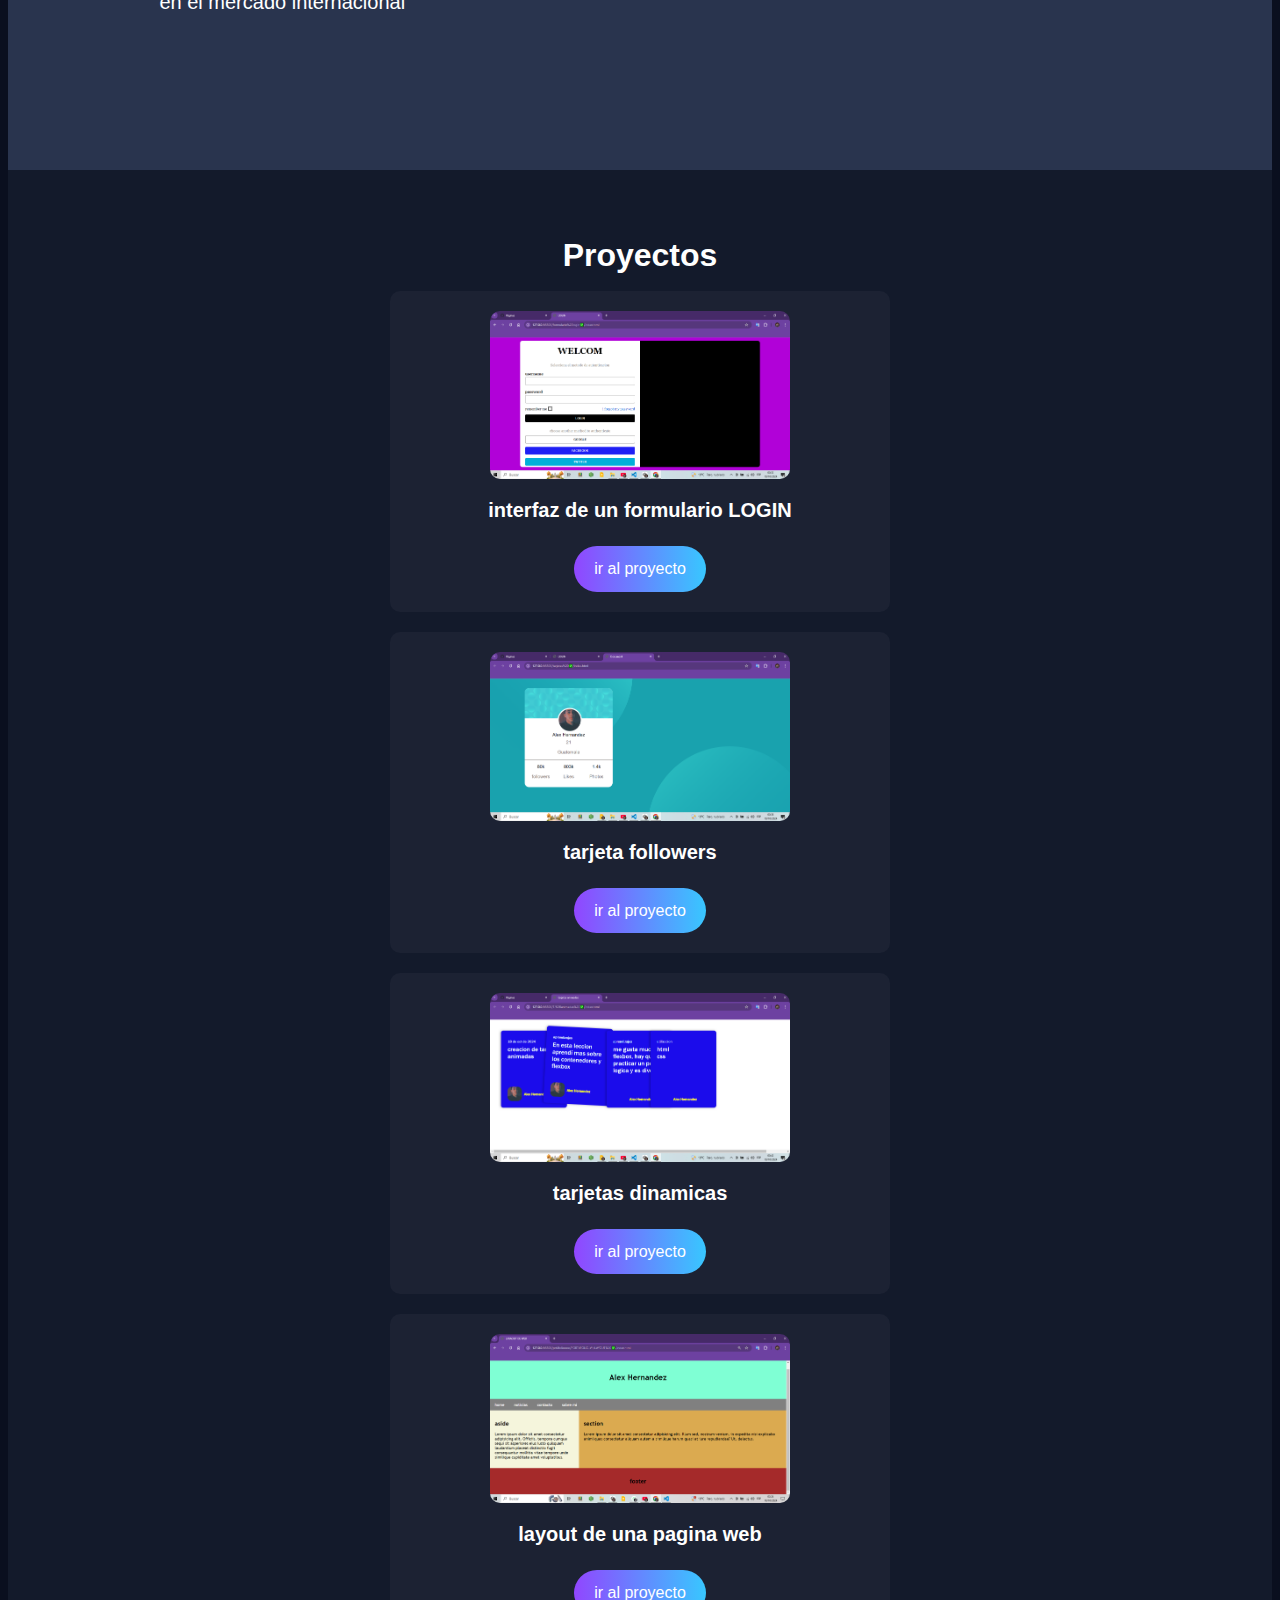
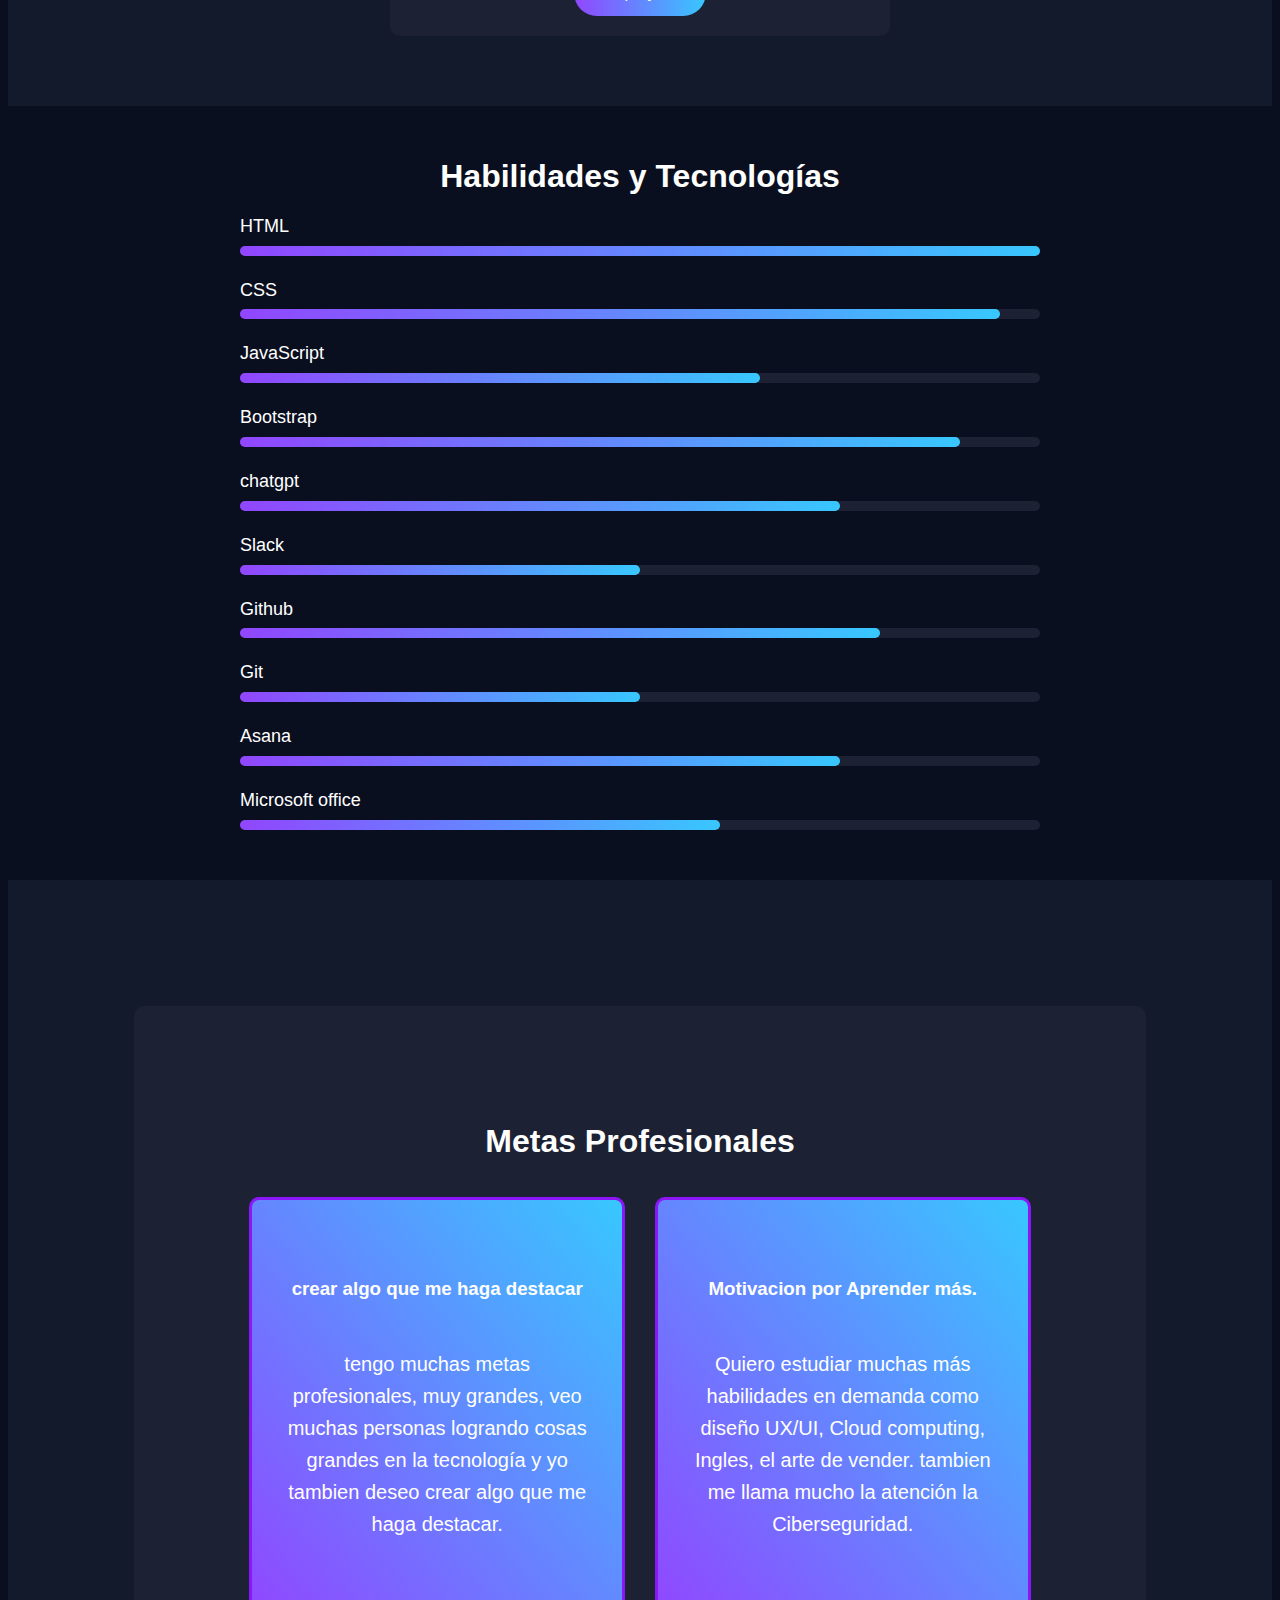
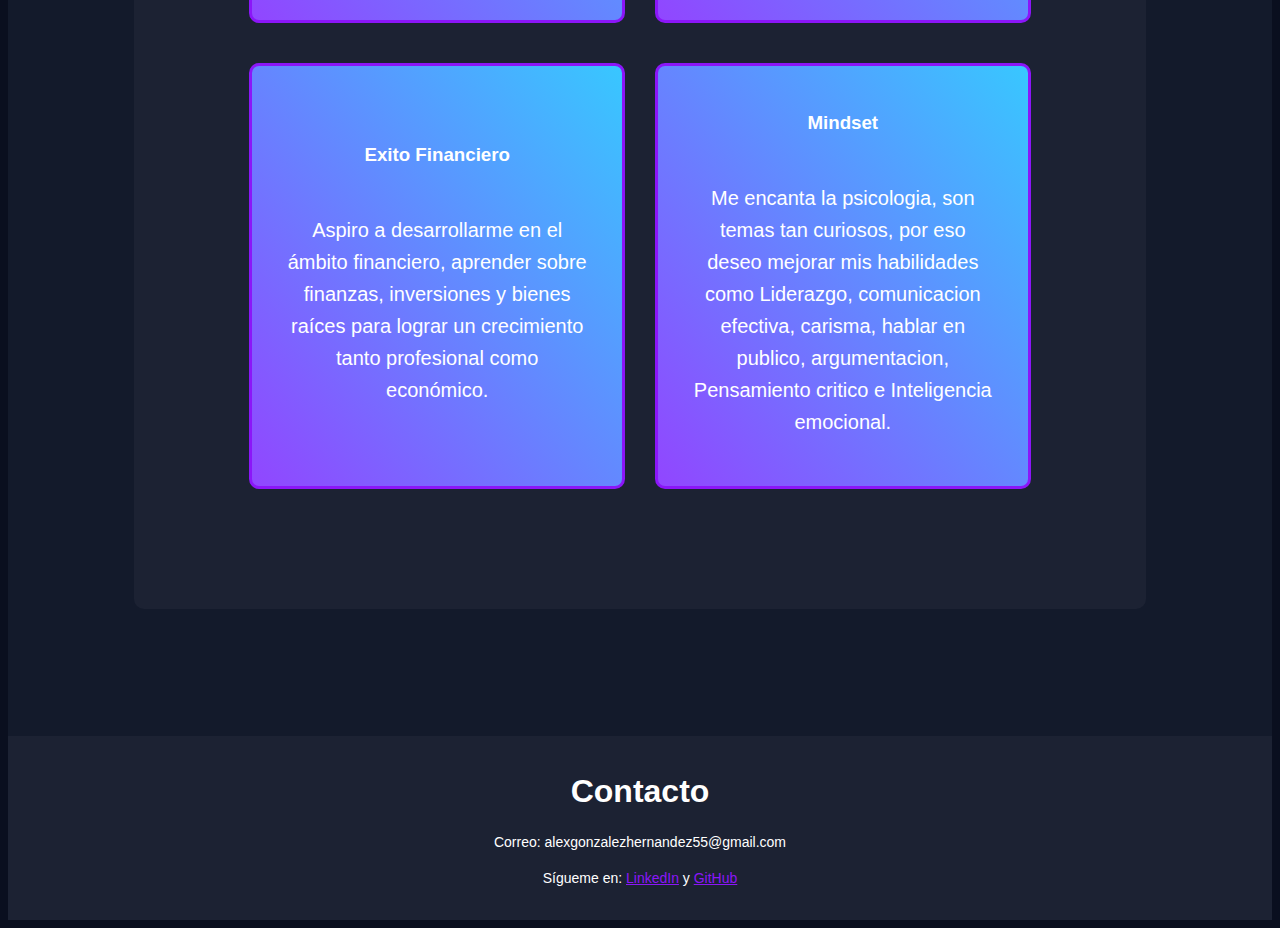
==== commit 4933f4e6: "v2.3" ====
--- a/index.html
+++ b/index.html
@@ -5,7 +5,6 @@
     <meta charset="UTF-8">
     <meta name="viewport" content="width=device-width, initial-scale=1.0">
     <title>portafolio web</title>
-    <link rel="stylesheet" href="https://stackpath.bootstrapcdn.com/bootstrap/4.5.2/css/bootstrap.min.css">
     <link rel="stylesheet" href="styles.css">
     <link rel="icon" type="image/png" href="FAVICONS/favicon-32x32.png">
     <meta name="author" content="Alex Hernandez">
@@ -24,7 +23,7 @@
             </ul>
         </nav>
 
-        <img src="/imagenes/mi perfil foto.jpeg" alt="foto personal">
+        <img src="/imagenes/mi-foto-perfil.jpeg" alt="foto">
         <h1>Alex Hernandez</h1>
         <div class="intro">
             <h1>Hola, soy un Futuro desarrollador Front-end, estoy emocionado por aprender mas de tecnologia</h1>
@@ -79,7 +78,7 @@
             <div class="project">
                 <img src="imagenes/imagen4.png" alt="">
                 <h3>tarjetas dinamicas</h3>
-                <a href="/formulario login✅/" class="btn">ir al proyecto</a>
+                <a href="/T. animadas ✅/index.html" class="btn">ir al proyecto</a>
             </div>
 
 
@@ -220,7 +219,4 @@
     <script src="javascript.js"></script>
 </body>
 
-</html>
-
-
-,+</html>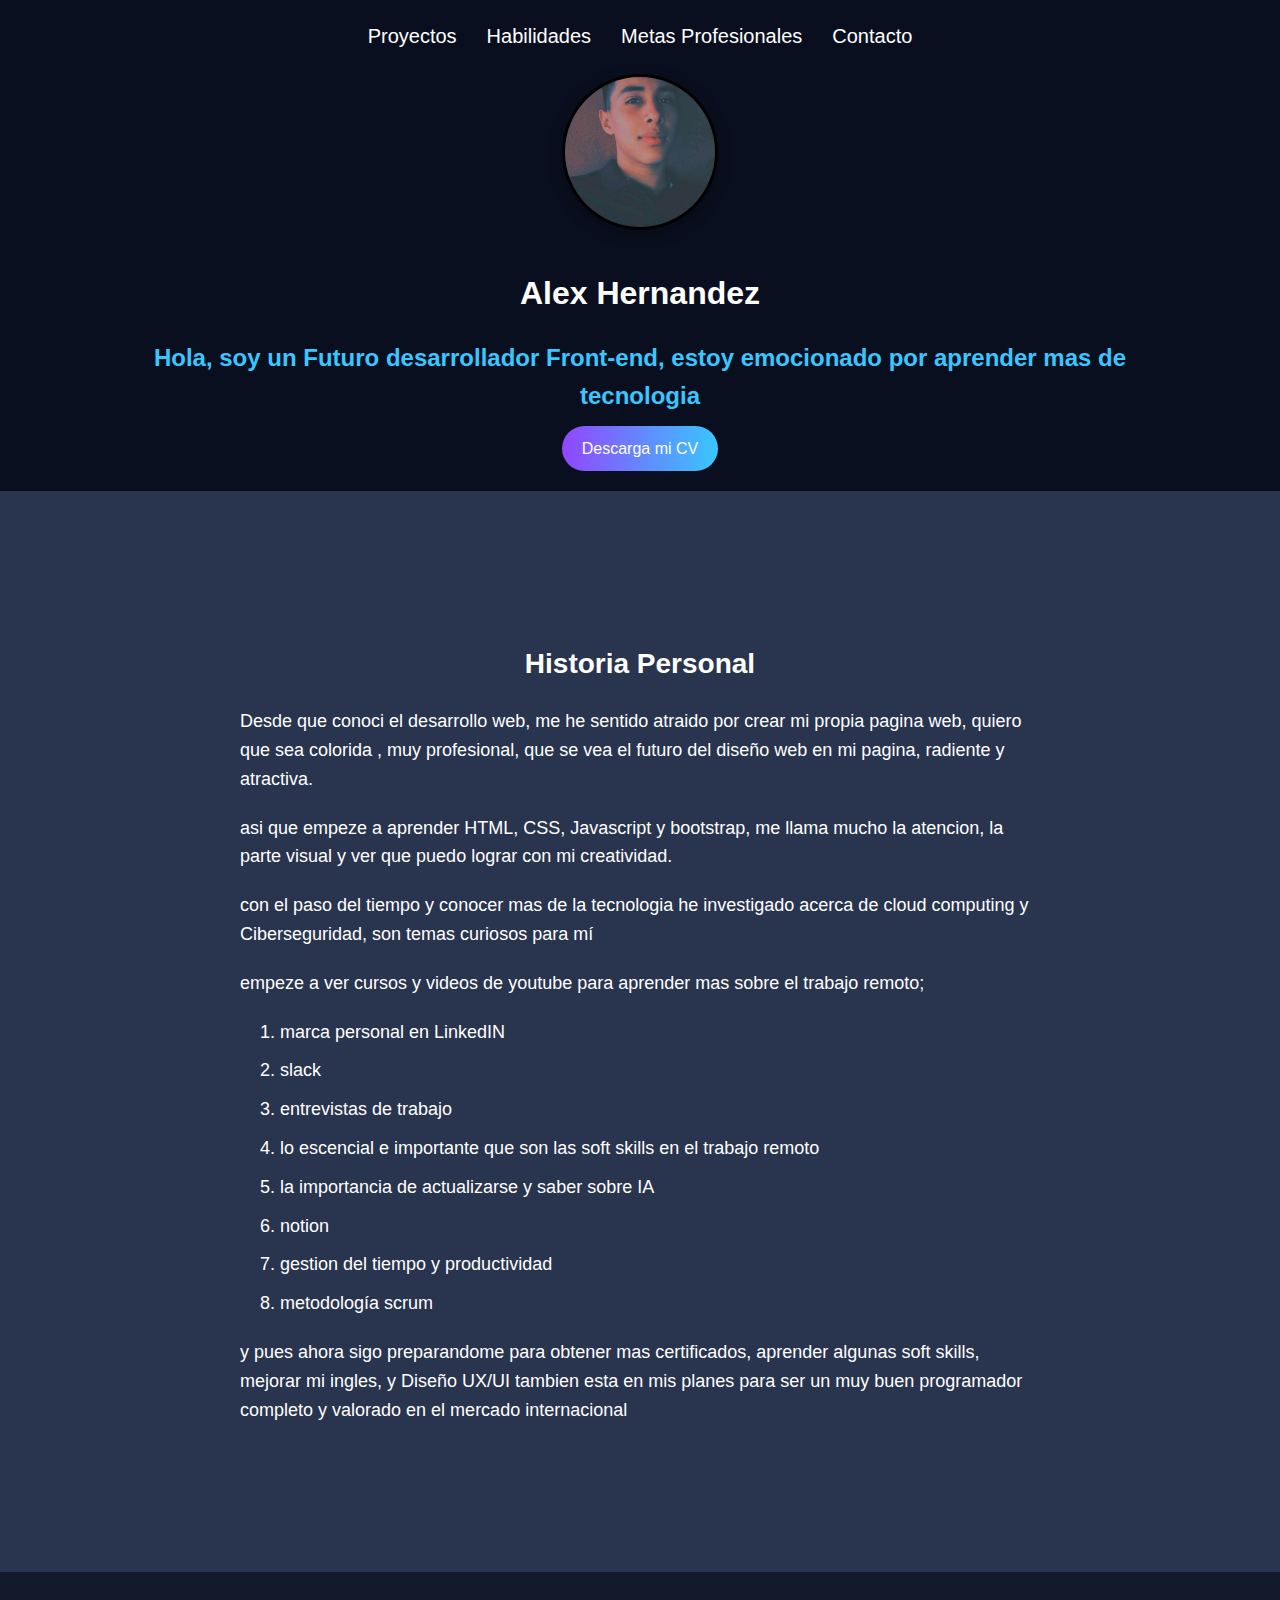
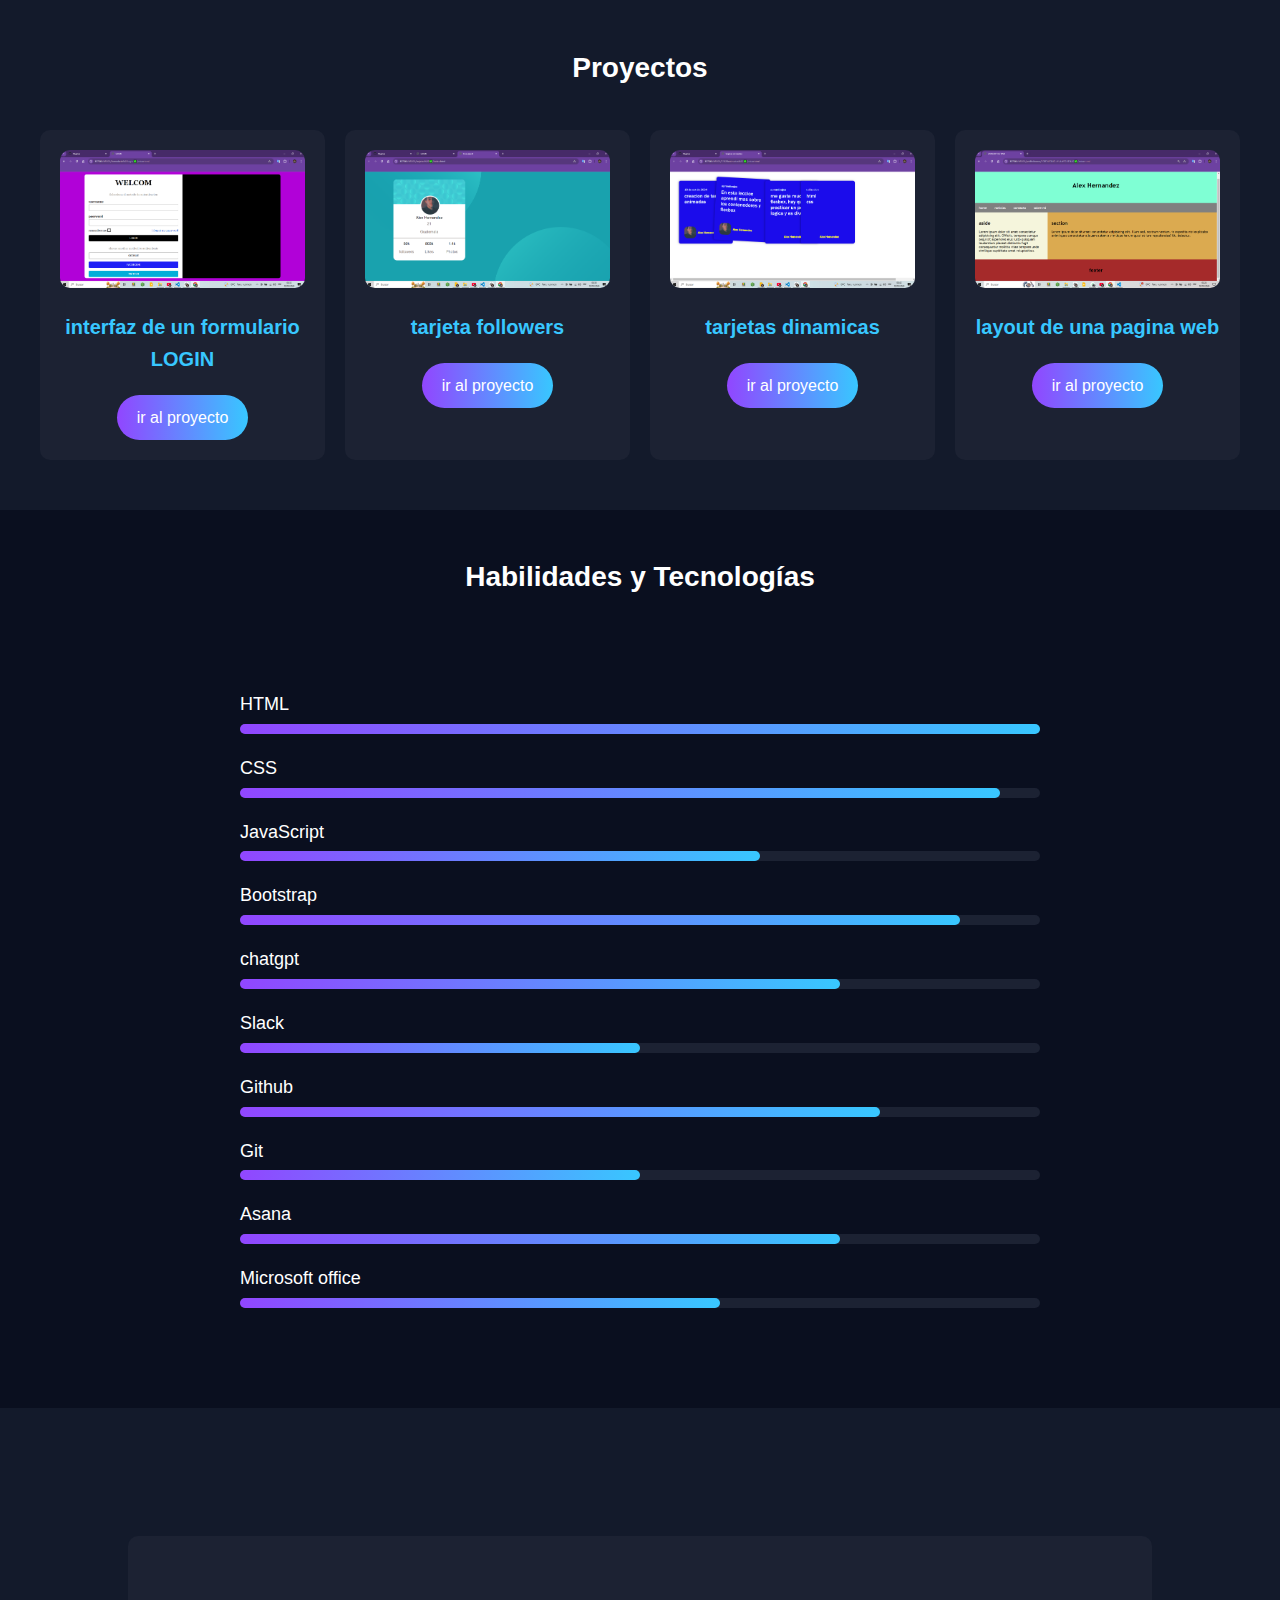
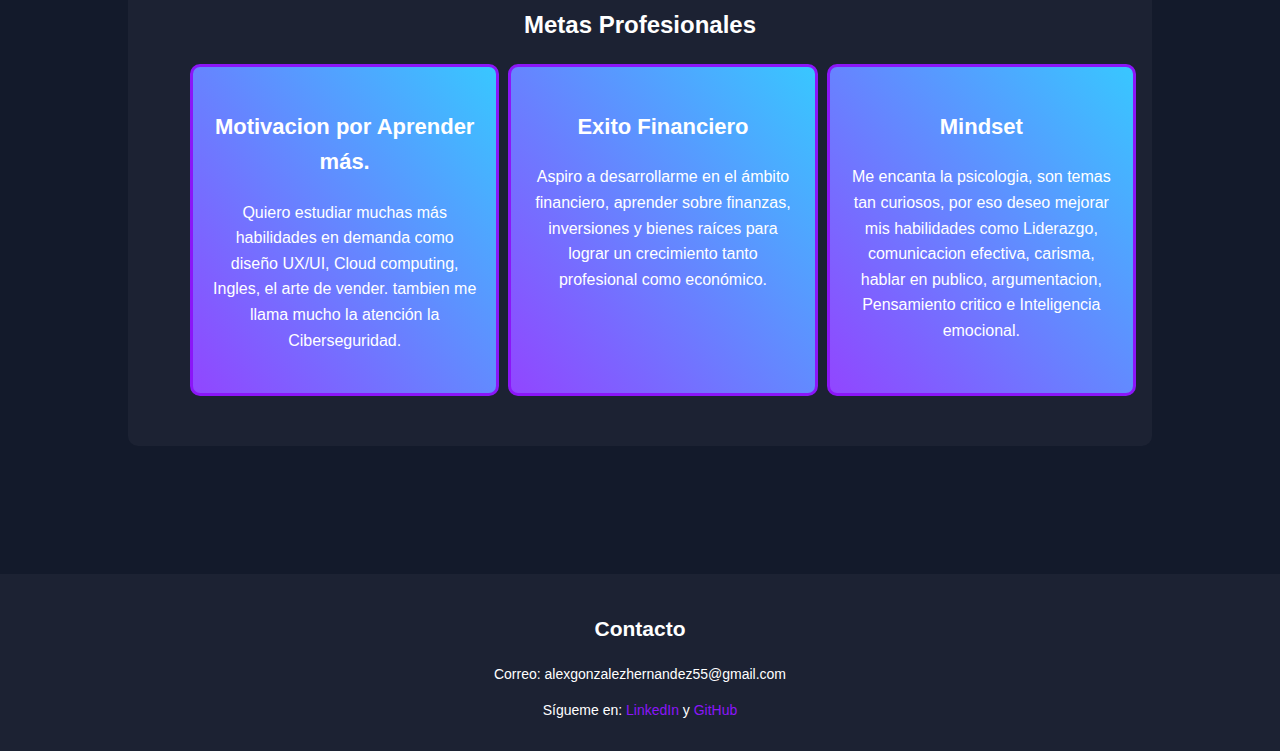
==== commit 4d33b787: "responsive 100%" ====
--- a/index.html
+++ b/index.html
@@ -23,7 +23,7 @@
             </ul>
         </nav>
 
-        <img src="/imagenes/mi-foto-perfil.jpeg" alt="foto">
+        <img src="imagenes/mi-foto-perfil.jpeg" alt="foto">
         <h1>Alex Hernandez</h1>
         <div class="intro">
             <h1>Hola, soy un Futuro desarrollador Front-end, estoy emocionado por aprender mas de tecnologia</h1>
@@ -63,7 +63,7 @@
             <div class="project">
                 <img src="imagenes/login.png" alt="">
                 <h3>interfaz de un formulario LOGIN</h3>
-                <a href="/formulario login✅/" class="btn">ir al proyecto</a>
+                <a href="formulario login✅/index.html" class="btn">ir al proyecto</a>
             </div>
 
 
@@ -78,7 +78,7 @@
             <div class="project">
                 <img src="imagenes/imagen4.png" alt="">
                 <h3>tarjetas dinamicas</h3>
-                <a href="/T. animadas ✅/index.html" class="btn">ir al proyecto</a>
+                <a href="T. animadas ✅/index.html" class="btn">ir al proyecto</a>
             </div>
 
 
@@ -177,10 +177,6 @@
         <div class="container-metas">
             <h2>Metas Profesionales</h2>
             <div class="container-cards">
-                <div class="card">
-                    <div class="title"><h3>crear algo que me haga destacar</h3></div>
-                    <div class="text"><p class="pprincipal">tengo muchas metas profesionales, muy grandes, veo muchas personas logrando cosas grandes en la tecnología y yo tambien deseo crear <span class="resalt">algo que me haga destacar.</span></p></div>
-                </div>
     
                 <div class="card">
                     <div class="title"><h3>Motivacion por Aprender más.</h3></div>
--- a/styles.css
+++ b/styles.css
@@ -1,18 +1,19 @@
+
 body {
-    font-family:'Lucida Sans', 'Lucida Sans Regular', 'Lucida Grande', 'Lucida Sans Unicode', Geneva, Verdana, sans-serif;
+    font-family: 'Roboto', 'Poppins', 'Merriweather', 'Montserrat', 'Lato', 'Nunito', sans-serif;
     background-color: #0a0f1f;
     color: #fff;
     line-height: 1.6;
-}
-
+    margin: 0;
+    padding: 0;
+}
 
 header {
     background-color: #0a0f1f;
     padding: 20px;
     text-align: center;
-
-}
-
+    position: relative;
+}
 
 nav ul {
     list-style: none;
@@ -32,11 +33,12 @@
     color: #fff;
     text-decoration: none;
     font-size: 20px;
+    transition: color 0.3s, transform 0.3s;
 }
 
 nav ul li a:hover {
     color: gray;
-    transform: scale(1.5);
+    transform: scale(1.1);
 }
 
 nav ul li a::after {
@@ -44,7 +46,7 @@
     display: block;
     height: 2px;
     background-color: #38c7ff;
-    transition: width 0.3;
+    transition: width 0.3s;
     width: 0;
     margin: auto;
 }
@@ -53,30 +55,23 @@
     width: 100%;
 }
 
-
-
-
-
-
-
 header img {
-    width: 300px;
+    width: 150px;
+    height: 150px;
     border-radius: 50%;
     border: 3px solid black;
     object-fit: cover;
-    margin-top: 30px;
-    box-shadow: 0 4px 15px rgb(0, 0, 0, 0.3);
-}
-
-
-
-
-
-
-
+    margin: 20px auto;
+    box-shadow: 0 4px 15px rgba(0, 0, 0, 0.3);
+}
+
+header h1 {
+    font-size: 32px;
+    margin: 10px 0;
+}
 
 .intro h1 {
-    font-size: 36px;
+    font-size: 24px;
     color: #38c7ff;
     margin-top: 20px;
     padding: 0 10%;
@@ -95,78 +90,100 @@
     border-radius: 25px;
     text-decoration: none;
     font-size: 16px;
-}
-
-
-
-
+    transition: background 0.3s;
+}
+
+.btn:hover {
+    background: linear-gradient(90deg, #38c7ff, #9146ff);
+}
 
 #historia-personal {
     padding: 10%;
     background-color: #29344e;
 }
 
-
-
-
+.historia {
+    max-width: 800px;
+    margin: 0 auto;
+}
+
+.historia h2 {
+    text-align: center;
+    margin-bottom: 20px;
+    font-size: 28px;
+}
+
+.pprincipal {
+    font-size: 18px;
+    margin: 20px 0;
+}
+
+.pprincipal ol {
+    margin-left: 20px;
+}
+
+.pprincipal li {
+    margin-bottom: 10px;
+}
 
 #projects {
-    padding: 50px;
+    padding: 50px 20px;
     background-color: #131a2b;
     display: flex;
     flex-direction: column;
     align-items: center;
 }
 
+#projects h2 {
+    text-align: center;
+    margin-bottom: 40px;
+    font-size: 28px;
+}
+
 .project-grid {
-    display: flex;
-    flex-direction: column;
-    justify-content: center;
-    width: 500px;
+    display: grid;
+    grid-template-columns: repeat(auto-fit, minmax(250px, 1fr));
+    gap: 20px;
+    width: 100%;
+    max-width: 1200px;
 }
 
 .project {
     background-color: #1c2233;
     padding: 20px;
     border-radius: 10px;
-    margin-bottom: 20px;
-    text-align: center;
-    display: flex;
-    flex-direction: column;
-    justify-content: center;
-    align-items: center;
-
-}
-
+    text-align: center;
+    transition: transform 0.3s, box-shadow 0.3s;
+}
+
+.project:hover {
+    transform: translateY(-10px);
+    box-shadow: 0 8px 20px rgba(0, 0, 0, 0.5);
+}
 
 .project img {
-    width: 300px;
+    width: 100%;
+    height: auto;
     border-radius: 10px;
-    align-items: center;
 }
 
 .project h3 {
     margin-top: 15px;
     font-size: 20px;
-}
-
-
-
-
-
-
-
-
-
-
-#technologies {
-    padding: 50px;
+    color: #38c7ff;
+}
+
+.skills {
+    padding: 50px 20px;
     background-color: #0a0f1f;
-}
-
-.skills {
     max-width: 800px;
     margin: 0 auto;
+}
+
+#skills h2 {
+    text-align: center;
+    margin-bottom: 40px;
+    font-size: 28px;
 }
 
 .skill {
@@ -191,96 +208,56 @@
     border-radius: 5px;
 }
 
-
-
-
-
-
-
-
-
-
-
-#about {
-    padding: 50px;
-    background-color: #131a2b;
-}
-
-.timeline {
-    display: flex;
-    justify-content: space-between;
-}
-
-.event h3 {
-    color: #38c7ff;
-    font-size: 24px;
-    margin-bottom: 10px;
-}
-
-
-
-#metas{
+#metas {
     background-color: #131a2b;
     padding: 10%;
 }
-.container-metas{
+
+.container-metas {
     background-color: #1c2233;
     border-radius: 10px;
-    padding: 100px;
+    padding: 50px;
     display: flex;
-    flex-direction: column
-}
-
-.container-cards{
-    display: flex;
-    justify-content: center;
+    flex-direction: column;
     align-items: center;
-    flex-wrap: wrap;
-}
-
-.card{
+}
+
+.container-cards {
+    display: grid;
+    grid-template-columns: repeat(auto-fit, minmax(250px, 1fr));
+    gap: 55px;
+    width: 100%;
+    max-width: 900px;
+}
+
+.card {
     background: linear-gradient(50deg, #9146ff, #38c7ff);
-    width: 350px;
-    height: 400px;
+    width: 100%;
+    margin: 0 px ;
+    padding: 20px;
     border-radius: 10px;
     border: #8b16f8 solid 3px;
-    padding: 10px;
-    text-align: center;
-    margin: 20px auto;
-    display: flex;
+    text-align: center;
     flex-direction: column;
-    justify-content: center
-}
-
-
-
-
-
-
-#metas h2{
-    text-align: center;
-}
-
-h2{
-    font-size: 32px;
-    margin: 10px;
-    
-}
-
-
-
-.pprincipal{
-    font-size: 20px;
-    margin: 25px;
-
-}
-
-
-
-/* aqui debo agregar un difuminado profesionallllllllllllllllll*/
+    justify-content: center;
+    transition: transform 0.3s, box-shadow 0.3s;
+}
+
+.card:hover {
+    transform: translateY(-5px);
+    box-shadow: 0 4px 10px rgba(0, 0, 0, 0.3);
+}
+
+.card h3 {
+    margin-bottom: 15px;
+    font-size: 22px;
+}
+
+.card p {
+    font-size: 16px;
+}
 
 footer {
-
     padding: 20px;
     text-align: center;
     background-color: #1c2233;
@@ -291,26 +268,148 @@
     margin-bottom: 10px;
 }
 
-footer a{
+footer a {
     color: #8b16f8;
-}
-
-@media (max-width: 650px){
-    .card{
-        width: 75%;
-        height: auto;
-    }
-
-    body{
-        display: flex;
+    text-decoration: none;
+}
+
+footer a:hover {
+    text-decoration: underline;
+}
+
+/* Media Queries para Responsividad */
+@media (max-width: 1024px) {
+    .project-grid, .container-cards {
+        grid-template-columns: repeat(auto-fit, minmax(200px, 1fr));
+    }
+
+    header img {
+        width: 200px;
+    }
+
+    .intro h1 {
+        font-size: 28px;
+    }
+
+    .intro p {
+        font-size: 16px;
+    }
+
+    .btn {
+        font-size: 14px;
+        padding: 8px 16px;
+    }
+
+    .card {
+        padding: 15px;
+    }
+
+    .card h3 {
+        font-size: 20px;
+    }
+
+    .card p {
+        font-size: 14px;
+    }
+}
+
+@media (max-width: 768px) {
+    nav ul {
         flex-direction: column;
-        align-items: center;
-    }
-
-    .header{
-        display: flex;
-        flex-direction: column;
-        align-items: center;
-        
-    }
-}+    }
+
+    nav ul li {
+        margin: 10px 0;
+    }
+
+    header img {
+        width: 150px;
+    }
+
+    .intro h1 {
+        font-size: 22px;
+    }
+
+    .intro p {
+        font-size: 16px;
+        padding: 0 5%;
+    }
+
+    .btn {
+        font-size: 14px;
+        padding: 8px 16px;
+    }
+
+    .project-grid, .container-cards {
+        grid-template-columns: 1fr;
+    }
+
+    .card {
+        padding: 15px;
+    }
+
+    .card h3 {
+        font-size: 20px;
+    }
+
+    .card p {
+        font-size: 14px;
+    }
+
+    footer {
+        font-size: 12px;
+    }
+}
+
+@media (max-width: 480px) {
+    nav ul li a {
+        font-size: 16px;
+    }
+
+    header img {
+        width: 120px;
+    }
+
+    .intro h1 {
+        font-size: 20px;
+    }
+
+    .intro p {
+        font-size: 14px;
+        padding: 0 5%;
+    }
+
+    .btn {
+        font-size: 12px;
+        padding: 6px 12px;
+    }
+
+    .project img {
+        width: 100%;
+    }
+
+    .skills span {
+        font-size: 16px;
+    }
+
+    .pprincipal {
+        font-size: 16px;
+        margin: 15px 0;
+    }
+
+    .progress-bar {
+        height: 8px;
+    }
+
+    .progress {
+        height: 100%;
+    }
+
+    .card h3 {
+        font-size: 18px;
+    }
+
+    .card p {
+        font-size: 12px;
+    }
+}
